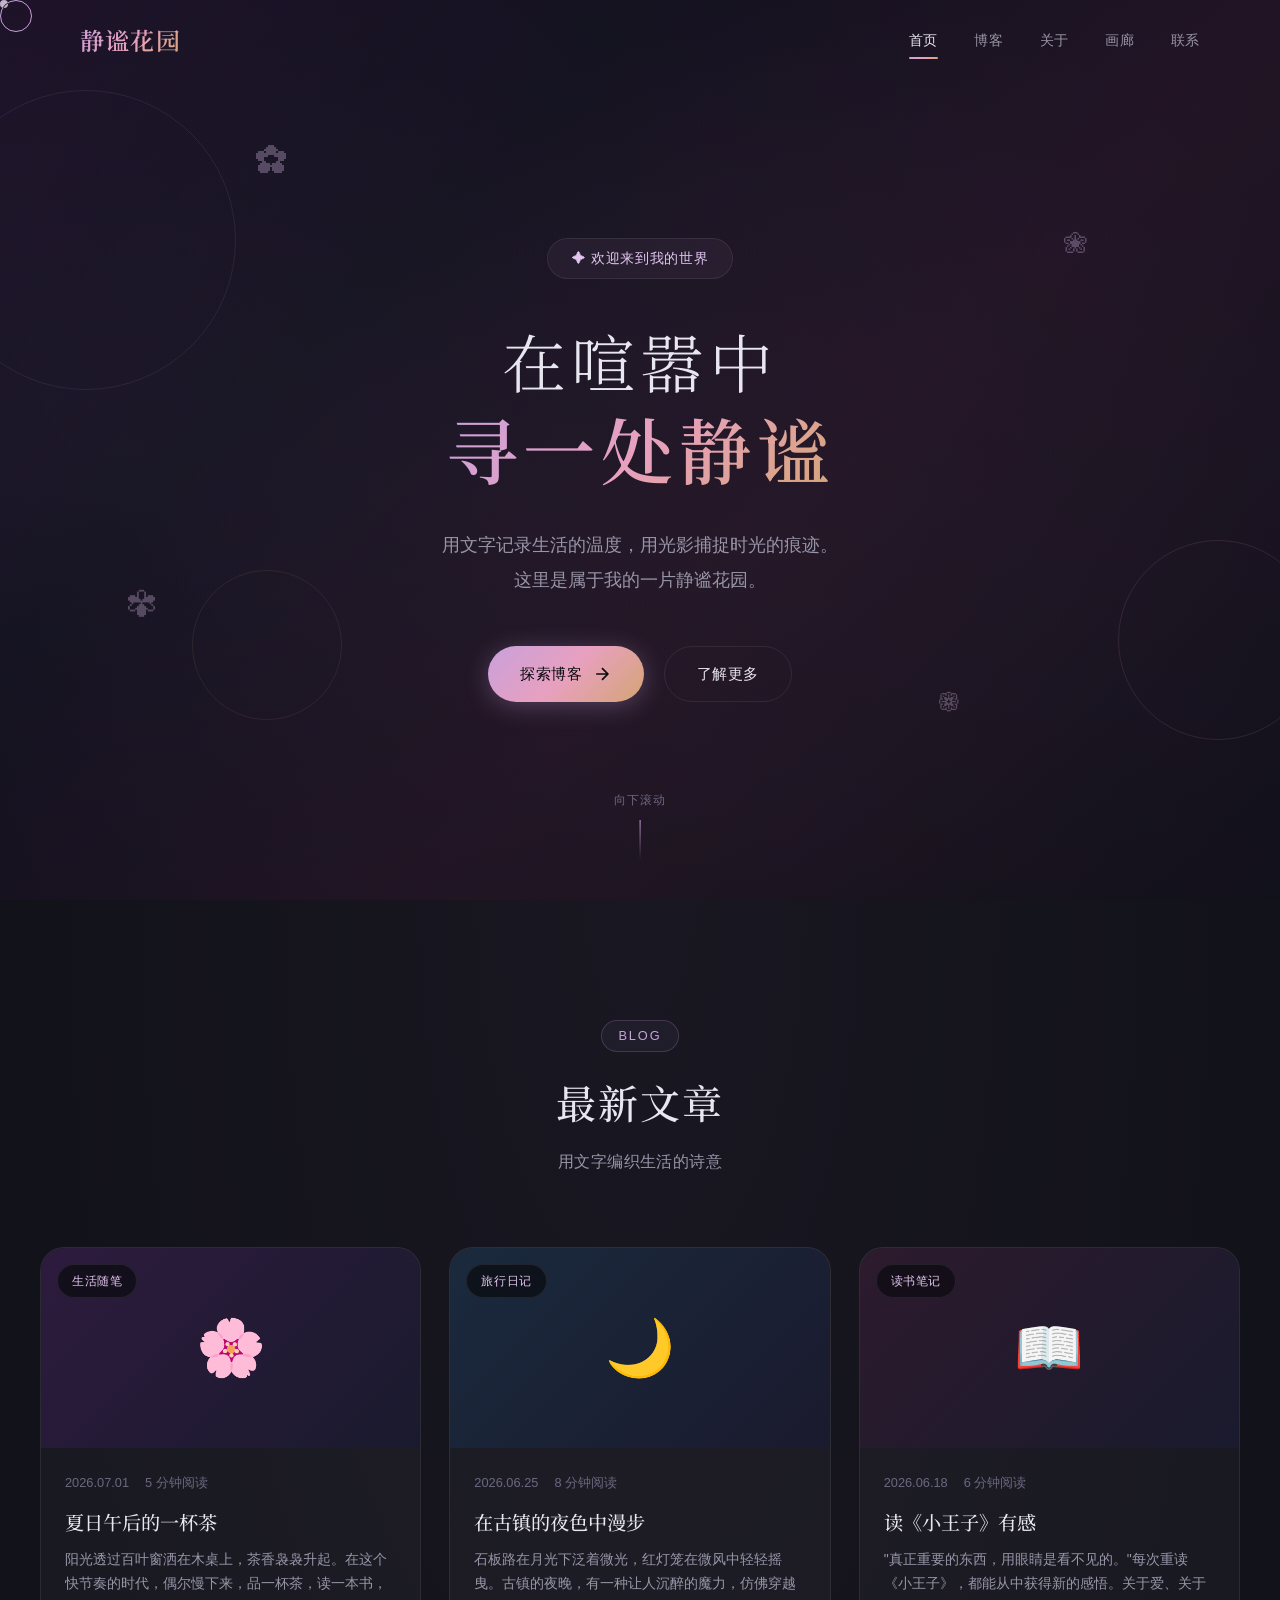
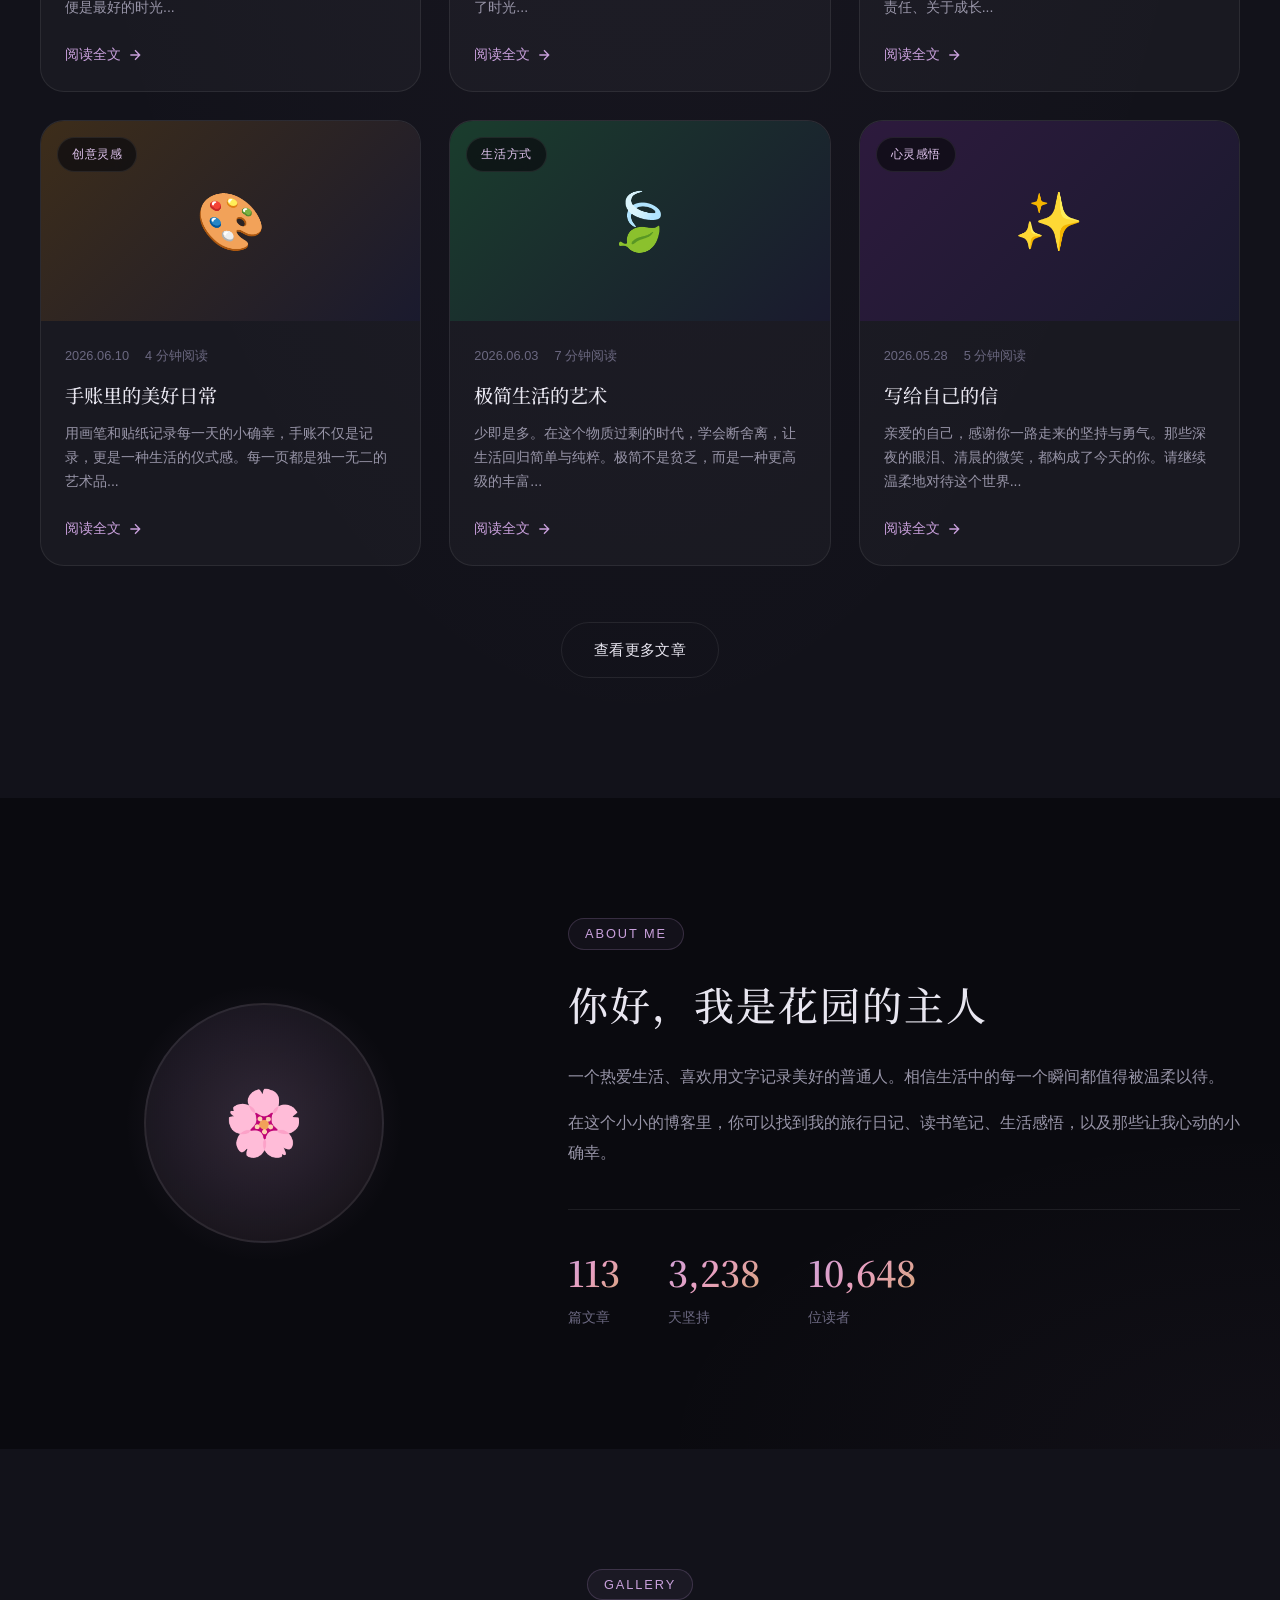
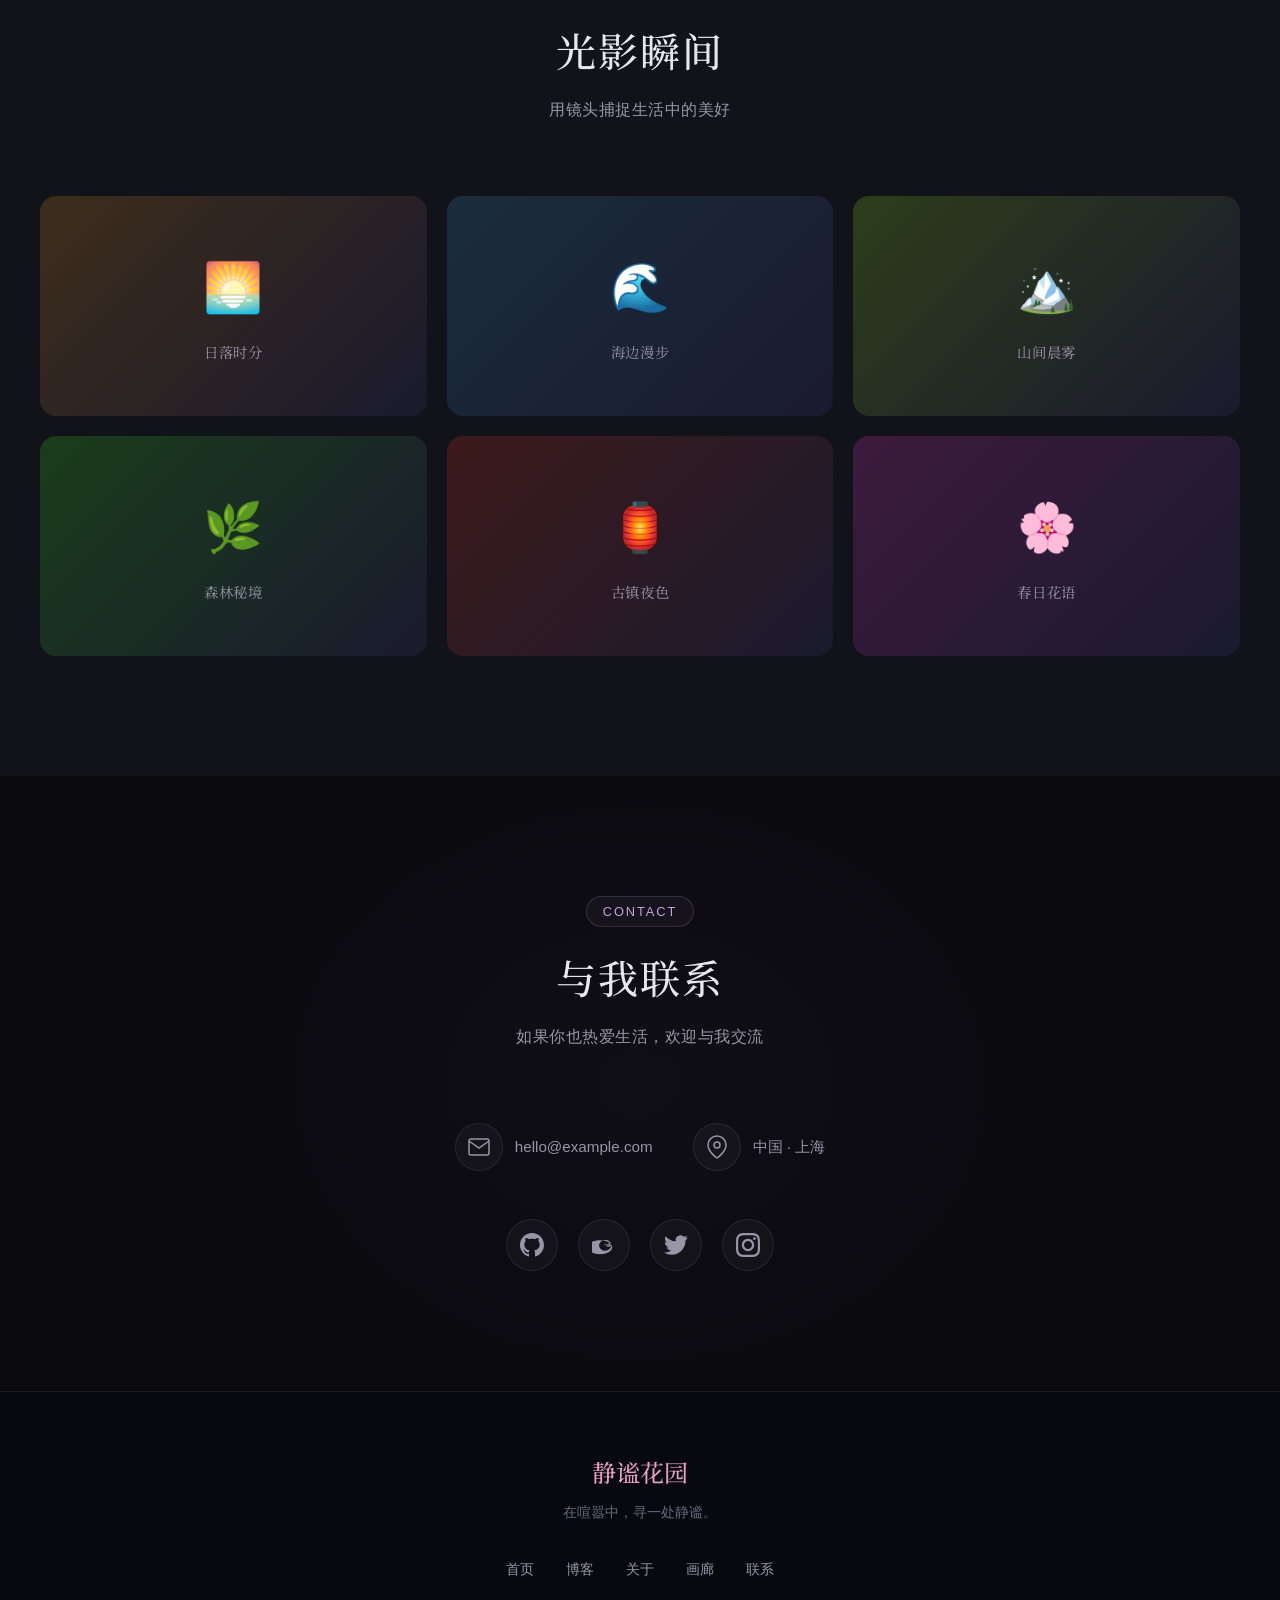
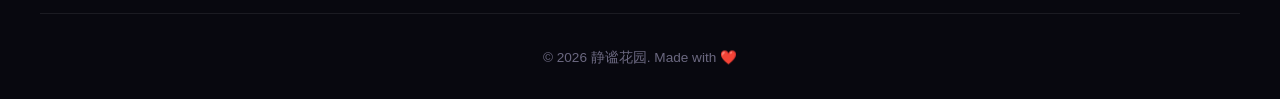
==== index.html @ b0de8017 "Initial commit: 静谧花园个人博客" ====
<!DOCTYPE html>
<html lang="zh-CN">
<head>
    <meta charset="UTF-8">
    <meta name="viewport" content="width=device-width, initial-scale=1.0">
    <meta name="description" content="一个美丽的个人博客，记录生活中的美好瞬间">
    <title>静谧花园 | 个人博客</title>
    <link rel="preconnect" href="https://fonts.googleapis.com">
    <link rel="preconnect" href="https://fonts.gstatic.com" crossorigin>
    <link href="https://fonts.googleapis.com/css2?family=Noto+Serif+SC:wght@300;400;500;600;700&family=Playfair+Display:ital,wght@0,400;0,500;0,600;0,700;1,400;1,500&family=Cormorant+Garamond:ital,wght@0,300;0,400;0,500;0,600;1,300;1,400&display=swap" rel="stylesheet">
    <link rel="stylesheet" href="style.css">
</head>
<body>
    <!-- 粒子背景 -->
    <div id="particles"></div>

    <!-- 自定义光标 -->
    <div class="cursor"></div>
    <div class="cursor-follower"></div>

    <!-- 导航栏 -->
    <nav class="navbar" id="navbar">
        <div class="nav-container">
            <a href="#home" class="nav-logo">静谧花园</a>
            <div class="nav-menu" id="navMenu">
                <a href="#home" class="nav-link active">首页</a>
                <a href="#blog" class="nav-link">博客</a>
                <a href="#about" class="nav-link">关于</a>
                <a href="#gallery" class="nav-link">画廊</a>
                <a href="#contact" class="nav-link">联系</a>
            </div>
            <div class="nav-toggle" id="navToggle">
                <span></span>
                <span></span>
                <span></span>
            </div>
        </div>
    </nav>

    <!-- 首页 Hero 区域 -->
    <section class="hero" id="home">
        <div class="hero-content">
            <div class="hero-badge reveal">✦ 欢迎来到我的世界</div>
            <h1 class="hero-title reveal">
                <span class="title-line">在喧嚣中</span>
                <span class="title-line accent">寻一处静谧</span>
            </h1>
            <p class="hero-subtitle reveal">
                用文字记录生活的温度，用光影捕捉时光的痕迹。<br>
                这里是属于我的一片静谧花园。
            </p>
            <div class="hero-buttons reveal">
                <a href="#blog" class="btn btn-primary">
                    <span>探索博客</span>
                    <svg width="20" height="20" viewBox="0 0 24 24" fill="none" stroke="currentColor" stroke-width="2">
                        <path d="M5 12h14M12 5l7 7-7 7"/>
                    </svg>
                </a>
                <a href="#about" class="btn btn-outline">了解更多</a>
            </div>
        </div>
        <div class="hero-decoration">
            <div class="floating-circle circle-1"></div>
            <div class="floating-circle circle-2"></div>
            <div class="floating-circle circle-3"></div>
            <div class="floating-petal petal-1">✿</div>
            <div class="floating-petal petal-2">❀</div>
            <div class="floating-petal petal-3">✾</div>
            <div class="floating-petal petal-4">❁</div>
        </div>
        <div class="scroll-indicator">
            <span>向下滚动</span>
            <div class="scroll-line"></div>
        </div>
    </section>

    <!-- 博客区域 -->
    <section class="section blog-section" id="blog">
        <div class="section-container">
            <div class="section-header reveal">
                <span class="section-tag">Blog</span>
                <h2 class="section-title">最新文章</h2>
                <p class="section-desc">用文字编织生活的诗意</p>
            </div>

            <div class="blog-grid">
                <article class="blog-card reveal">
                    <div class="blog-card-image">
                        <div class="blog-image-placeholder img-1">
                            <span>🌸</span>
                        </div>
                        <div class="blog-category">生活随笔</div>
                    </div>
                    <div class="blog-card-content">
                        <div class="blog-meta">
                            <span class="blog-date">2026.07.01</span>
                            <span class="blog-read">5 分钟阅读</span>
                        </div>
                        <h3 class="blog-title">夏日午后的一杯茶</h3>
                        <p class="blog-excerpt">
                            阳光透过百叶窗洒在木桌上，茶香袅袅升起。在这个快节奏的时代，偶尔慢下来，品一杯茶，读一本书，便是最好的时光...
                        </p>
                        <a href="posts/post-1.html" class="blog-link">
                            阅读全文
                            <svg width="16" height="16" viewBox="0 0 24 24" fill="none" stroke="currentColor" stroke-width="2">
                                <path d="M5 12h14M12 5l7 7-7 7"/>
                            </svg>
                        </a>
                    </div>
                </article>

                <article class="blog-card reveal">
                    <div class="blog-card-image">
                        <div class="blog-image-placeholder img-2">
                            <span>🌙</span>
                        </div>
                        <div class="blog-category">旅行日记</div>
                    </div>
                    <div class="blog-card-content">
                        <div class="blog-meta">
                            <span class="blog-date">2026.06.25</span>
                            <span class="blog-read">8 分钟阅读</span>
                        </div>
                        <h3 class="blog-title">在古镇的夜色中漫步</h3>
                        <p class="blog-excerpt">
                            石板路在月光下泛着微光，红灯笼在微风中轻轻摇曳。古镇的夜晚，有一种让人沉醉的魔力，仿佛穿越了时光...
                        </p>
                        <a href="posts/post-2.html" class="blog-link">
                            阅读全文
                            <svg width="16" height="16" viewBox="0 0 24 24" fill="none" stroke="currentColor" stroke-width="2">
                                <path d="M5 12h14M12 5l7 7-7 7"/>
                            </svg>
                        </a>
                    </div>
                </article>

                <article class="blog-card reveal">
                    <div class="blog-card-image">
                        <div class="blog-image-placeholder img-3">
                            <span>📖</span>
                        </div>
                        <div class="blog-category">读书笔记</div>
                    </div>
                    <div class="blog-card-content">
                        <div class="blog-meta">
                            <span class="blog-date">2026.06.18</span>
                            <span class="blog-read">6 分钟阅读</span>
                        </div>
                        <h3 class="blog-title">读《小王子》有感</h3>
                        <p class="blog-excerpt">
                            "真正重要的东西，用眼睛是看不见的。"每次重读《小王子》，都能从中获得新的感悟。关于爱、关于责任、关于成长...
                        </p>
                        <a href="posts/post-3.html" class="blog-link">
                            阅读全文
                            <svg width="16" height="16" viewBox="0 0 24 24" fill="none" stroke="currentColor" stroke-width="2">
                                <path d="M5 12h14M12 5l7 7-7 7"/>
                            </svg>
                        </a>
                    </div>
                </article>

                <article class="blog-card reveal">
                    <div class="blog-card-image">
                        <div class="blog-image-placeholder img-4">
                            <span>🎨</span>
                        </div>
                        <div class="blog-category">创意灵感</div>
                    </div>
                    <div class="blog-card-content">
                        <div class="blog-meta">
                            <span class="blog-date">2026.06.10</span>
                            <span class="blog-read">4 分钟阅读</span>
                        </div>
                        <h3 class="blog-title">手账里的美好日常</h3>
                        <p class="blog-excerpt">
                            用画笔和贴纸记录每一天的小确幸，手账不仅是记录，更是一种生活的仪式感。每一页都是独一无二的艺术品...
                        </p>
                        <a href="posts/post-4.html" class="blog-link">
                            阅读全文
                            <svg width="16" height="16" viewBox="0 0 24 24" fill="none" stroke="currentColor" stroke-width="2">
                                <path d="M5 12h14M12 5l7 7-7 7"/>
                            </svg>
                        </a>
                    </div>
                </article>

                <article class="blog-card reveal">
                    <div class="blog-card-image">
                        <div class="blog-image-placeholder img-5">
                            <span>🍃</span>
                        </div>
                        <div class="blog-category">生活方式</div>
                    </div>
                    <div class="blog-card-content">
                        <div class="blog-meta">
                            <span class="blog-date">2026.06.03</span>
                            <span class="blog-read">7 分钟阅读</span>
                        </div>
                        <h3 class="blog-title">极简生活的艺术</h3>
                        <p class="blog-excerpt">
                            少即是多。在这个物质过剩的时代，学会断舍离，让生活回归简单与纯粹。极简不是贫乏，而是一种更高级的丰富...
                        </p>
                        <a href="posts/post-5.html" class="blog-link">
                            阅读全文
                            <svg width="16" height="16" viewBox="0 0 24 24" fill="none" stroke="currentColor" stroke-width="2">
                                <path d="M5 12h14M12 5l7 7-7 7"/>
                            </svg>
                        </a>
                    </div>
                </article>

                <article class="blog-card reveal">
                    <div class="blog-card-image">
                        <div class="blog-image-placeholder img-6">
                            <span>✨</span>
                        </div>
                        <div class="blog-category">心灵感悟</div>
                    </div>
                    <div class="blog-card-content">
                        <div class="blog-meta">
                            <span class="blog-date">2026.05.28</span>
                            <span class="blog-read">5 分钟阅读</span>
                        </div>
                        <h3 class="blog-title">写给自己的信</h3>
                        <p class="blog-excerpt">
                            亲爱的自己，感谢你一路走来的坚持与勇气。那些深夜的眼泪、清晨的微笑，都构成了今天的你。请继续温柔地对待这个世界...
                        </p>
                        <a href="posts/post-6.html" class="blog-link">
                            阅读全文
                            <svg width="16" height="16" viewBox="0 0 24 24" fill="none" stroke="currentColor" stroke-width="2">
                                <path d="M5 12h14M12 5l7 7-7 7"/>
                            </svg>
                        </a>
                    </div>
                </article>
            </div>

            <div class="blog-more reveal">
                <a href="#" class="btn btn-outline">查看更多文章</a>
            </div>
        </div>
    </section>

    <!-- 关于我 -->
    <section class="section about-section" id="about">
        <div class="section-container">
            <div class="about-grid">
                <div class="about-image reveal">
                    <div class="about-avatar">
                        <div class="avatar-placeholder">
                            <span>🌸</span>
                        </div>
                        <div class="avatar-glow"></div>
                    </div>
                </div>
                <div class="about-content reveal">
                    <span class="section-tag">About Me</span>
                    <h2 class="section-title">你好，我是花园的主人</h2>
                    <p class="about-text">
                        一个热爱生活、喜欢用文字记录美好的普通人。相信生活中的每一个瞬间都值得被温柔以待。
                    </p>
                    <p class="about-text">
                        在这个小小的博客里，你可以找到我的旅行日记、读书笔记、生活感悟，以及那些让我心动的小确幸。
                    </p>
                    <div class="about-stats">
                        <div class="stat-item">
                            <span class="stat-number" data-count="128">0</span>
                            <span class="stat-label">篇文章</span>
                        </div>
                        <div class="stat-item">
                            <span class="stat-number" data-count="3650">0</span>
                            <span class="stat-label">天坚持</span>
                        </div>
                        <div class="stat-item">
                            <span class="stat-number" data-count="12000">0</span>
                            <span class="stat-label">位读者</span>
                        </div>
                    </div>
                </div>
            </div>
        </div>
    </section>

    <!-- 画廊 -->
    <section class="section gallery-section" id="gallery">
        <div class="section-container">
            <div class="section-header reveal">
                <span class="section-tag">Gallery</span>
                <h2 class="section-title">光影瞬间</h2>
                <p class="section-desc">用镜头捕捉生活中的美好</p>
            </div>
            <div class="gallery-grid">
                <div class="gallery-item reveal">
                    <div class="gallery-placeholder g-1">
                        <span>🌅</span>
                        <p>日落时分</p>
                    </div>
                </div>
                <div class="gallery-item reveal">
                    <div class="gallery-placeholder g-2">
                        <span>🌊</span>
                        <p>海边漫步</p>
                    </div>
                </div>
                <div class="gallery-item reveal">
                    <div class="gallery-placeholder g-3">
                        <span>🏔️</span>
                        <p>山间晨雾</p>
                    </div>
                </div>
                <div class="gallery-item reveal">
                    <div class="gallery-placeholder g-4">
                        <span>🌿</span>
                        <p>森林秘境</p>
                    </div>
                </div>
                <div class="gallery-item reveal">
                    <div class="gallery-placeholder g-5">
                        <span>🏮</span>
                        <p>古镇夜色</p>
                    </div>
                </div>
                <div class="gallery-item reveal">
                    <div class="gallery-placeholder g-6">
                        <span>🌸</span>
                        <p>春日花语</p>
                    </div>
                </div>
            </div>
        </div>
    </section>

    <!-- 联系我 -->
    <section class="section contact-section" id="contact">
        <div class="section-container">
            <div class="section-header reveal">
                <span class="section-tag">Contact</span>
                <h2 class="section-title">与我联系</h2>
                <p class="section-desc">如果你也热爱生活，欢迎与我交流</p>
            </div>
            <div class="contact-content reveal">
                <div class="contact-info">
                    <div class="contact-item">
                        <div class="contact-icon">
                            <svg width="24" height="24" viewBox="0 0 24 24" fill="none" stroke="currentColor" stroke-width="1.5">
                                <path d="M4 4h16c1.1 0 2 .9 2 2v12c0 1.1-.9 2-2 2H4c-1.1 0-2-.9-2-2V6c0-1.1.9-2 2-2z"/>
                                <polyline points="22,6 12,13 2,6"/>
                            </svg>
                        </div>
                        <span>hello@example.com</span>
                    </div>
                    <div class="contact-item">
                        <div class="contact-icon">
                            <svg width="24" height="24" viewBox="0 0 24 24" fill="none" stroke="currentColor" stroke-width="1.5">
                                <path d="M21 10c0 7-9 13-9 13s-9-6-9-13a9 9 0 0 1 18 0z"/>
                                <circle cx="12" cy="10" r="3"/>
                            </svg>
                        </div>
                        <span>中国 · 上海</span>
                    </div>
                </div>
                <div class="social-links">
                    <a href="#" class="social-link" title="GitHub">
                        <svg width="24" height="24" viewBox="0 0 24 24" fill="currentColor">
                            <path d="M12 0c-6.626 0-12 5.373-12 12 0 5.302 3.438 9.8 8.207 11.387.599.111.793-.261.793-.577v-2.234c-3.338.726-4.033-1.416-4.033-1.416-.546-1.387-1.333-1.756-1.333-1.756-1.089-.745.083-.729.083-.729 1.205.084 1.839 1.237 1.839 1.237 1.07 1.834 2.807 1.304 3.492.997.107-.775.418-1.305.762-1.604-2.665-.305-5.467-1.334-5.467-5.931 0-1.311.469-2.381 1.236-3.221-.124-.303-.535-1.524.117-3.176 0 0 1.008-.322 3.301 1.23.957-.266 1.983-.399 3.003-.404 1.02.005 2.047.138 3.006.404 2.291-1.552 3.297-1.23 3.297-1.23.653 1.653.242 2.874.118 3.176.77.84 1.235 1.911 1.235 3.221 0 4.609-2.807 5.624-5.479 5.921.43.372.823 1.102.823 2.222v3.293c0 .319.192.694.801.576 4.765-1.589 8.199-6.086 8.199-11.386 0-6.627-5.373-12-12-12z"/>
                        </svg>
                    </a>
                    <a href="#" class="social-link" title="微博">
                        <svg width="24" height="24" viewBox="0 0 24 24" fill="currentColor">
                            <path d="M20.194 14.197c0 3.862-5.485 6.993-12.25 6.993-6.763 0-12.25-3.131-12.25-6.993 0-3.863 5.487-6.993 12.25-6.993 6.764 0 12.25 3.13 12.25 6.993zm-1.44-2.744c-.227-.088-.472-.05-.633.158-.617.785-2.137 1.222-3.298 1.045-.24-.034-.461.13-.482.368-.03.25.126.498.37.566 1.565.395 3.483-.17 4.473-1.422.167-.2.053-.524-.21-.62-.073-.03-.148-.065-.22-.095zm-1.188-1.398c-.173-.1-.388-.058-.52.113-.744 1.038-2.897 1.448-4.02 1.09-.192-.06-.424.063-.463.272-.06.25.085.522.315.625 1.76.58 4.344-.023 5.337-1.4.177-.248.024-.568-.292-.685-.117-.044-.237-.024-.357-.015zm-2.03-2.84c-3.5-.82-7.105.794-8.1 3.64-.995 2.84.682 5.81 3.78 6.68 3.1.88 6.68-.77 7.68-3.6.99-2.83-.68-5.78-3.36-6.72z"/>
                        </svg>
                    </a>
                    <a href="#" class="social-link" title="Twitter">
                        <svg width="24" height="24" viewBox="0 0 24 24" fill="currentColor">
                            <path d="M23.953 4.57a10 10 0 01-2.825.775 4.958 4.958 0 002.163-2.723c-.951.555-2.005.959-3.127 1.184a4.92 4.92 0 00-8.384 4.482C7.69 8.095 4.067 6.13 1.64 3.162a4.822 4.822 0 00-.666 2.475c0 1.71.87 3.213 2.188 4.096a4.904 4.904 0 01-2.228-.616v.06a4.923 4.923 0 003.946 4.827 4.996 4.996 0 01-2.212.085 4.936 4.936 0 004.604 3.417 9.867 9.867 0 01-6.102 2.105c-.39 0-.779-.023-1.17-.067a13.995 13.995 0 007.557 2.209c9.053 0 13.998-7.496 13.998-13.985 0-.21 0-.42-.015-.63A9.935 9.935 0 0024 4.59z"/>
                        </svg>
                    </a>
                    <a href="#" class="social-link" title="Instagram">
                        <svg width="24" height="24" viewBox="0 0 24 24" fill="currentColor">
                            <path d="M12 2.163c3.204 0 3.584.012 4.85.07 3.252.148 4.771 1.691 4.919 4.919.058 1.265.069 1.645.069 4.849 0 3.205-.012 3.584-.069 4.849-.149 3.225-1.664 4.771-4.919 4.919-1.266.058-1.644.07-4.85.07-3.204 0-3.584-.012-4.849-.07-3.26-.149-4.771-1.699-4.919-4.92-.058-1.265-.07-1.644-.07-4.849 0-3.204.013-3.583.07-4.849.149-3.227 1.664-4.771 4.919-4.919 1.266-.057 1.645-.069 4.849-.069zm0-2.163c-3.259 0-3.667.014-4.947.072-4.358.2-6.78 2.618-6.98 6.98-.059 1.281-.073 1.689-.073 4.948 0 3.259.014 3.668.072 4.948.2 4.358 2.618 6.78 6.98 6.98 1.281.058 1.689.072 4.948.072 3.259 0 3.668-.014 4.948-.072 4.354-.2 6.782-2.618 6.979-6.98.059-1.28.073-1.689.073-4.948 0-3.259-.014-3.667-.072-4.947-.196-4.354-2.617-6.78-6.979-6.98-1.281-.059-1.69-.073-4.949-.073zm0 5.838c-3.403 0-6.162 2.759-6.162 6.162s2.759 6.163 6.162 6.163 6.162-2.759 6.162-6.163c0-3.403-2.759-6.162-6.162-6.162zm0 10.162c-2.209 0-4-1.79-4-4 0-2.209 1.791-4 4-4s4 1.791 4 4c0 2.21-1.791 4-4 4zm6.406-11.845c-.796 0-1.441.645-1.441 1.44s.645 1.44 1.441 1.44c.795 0 1.439-.645 1.439-1.44s-.644-1.44-1.439-1.44z"/>
                        </svg>
                    </a>
                </div>
            </div>
        </div>
    </section>

    <!-- 页脚 -->
    <footer class="footer">
        <div class="footer-container">
            <div class="footer-brand">
                <h3>静谧花园</h3>
                <p>在喧嚣中，寻一处静谧。</p>
            </div>
            <div class="footer-links">
                <a href="#home">首页</a>
                <a href="#blog">博客</a>
                <a href="#about">关于</a>
                <a href="#gallery">画廊</a>
                <a href="#contact">联系</a>
            </div>
            <div class="footer-bottom">
                <p>&copy; 2026 静谧花园. Made with ❤️</p>
            </div>
        </div>
    </footer>

    <!-- 回到顶部按钮 -->
    <button class="back-to-top" id="backToTop">
        <svg width="20" height="20" viewBox="0 0 24 24" fill="none" stroke="currentColor" stroke-width="2">
            <path d="M18 15l-6-6-6 6"/>
        </svg>
    </button>

    <script src="script.js"></script>
</body>
</html>
---- style.css ----
/* ============================================
   静谧花园 - 极致美丽的个人博客
   ============================================ */

/* ---------- CSS 变量 ---------- */
:root {
    --color-bg: #0a0a0f;
    --color-bg-secondary: #12121a;
    --color-surface: rgba(255, 255, 255, 0.03);
    --color-surface-hover: rgba(255, 255, 255, 0.06);
    --color-border: rgba(255, 255, 255, 0.08);
    --color-text: #e8e6f0;
    --color-text-secondary: #9895a8;
    --color-text-muted: #6b6880;
    --color-accent: #c9a0dc;
    --color-accent-light: #e2c6f0;
    --color-accent-dark: #9b6fb8;
    --color-rose: #e8a0bf;
    --color-rose-light: #f5c6d8;
    --color-gold: #d4a574;
    --color-gold-light: #e8c9a8;
    --gradient-hero: linear-gradient(135deg, #1a1025 0%, #0d0d1a 30%, #1a0f1f 60%, #0f0f1a 100%);
    --gradient-accent: linear-gradient(135deg, var(--color-accent) 0%, var(--color-rose) 50%, var(--color-gold) 100%);
    --gradient-card: linear-gradient(145deg, rgba(201, 160, 220, 0.08) 0%, rgba(232, 160, 191, 0.05) 100%);
    --gradient-glow: radial-gradient(circle at 50% 50%, rgba(201, 160, 220, 0.15) 0%, transparent 70%);
    --shadow-sm: 0 2px 8px rgba(0, 0, 0, 0.3);
    --shadow-md: 0 8px 32px rgba(0, 0, 0, 0.4);
    --shadow-lg: 0 16px 64px rgba(0, 0, 0, 0.5);
    --shadow-glow: 0 0 40px rgba(201, 160, 220, 0.15);
    --radius-sm: 8px;
    --radius-md: 16px;
    --radius-lg: 24px;
    --radius-xl: 32px;
    --font-serif: 'Noto Serif SC', 'Playfair Display', 'Cormorant Garamond', serif;
    --font-sans: -apple-system, BlinkMacSystemFont, 'Segoe UI', 'PingFang SC', 'Microsoft YaHei', sans-serif;
    --transition-smooth: cubic-bezier(0.4, 0, 0.2, 1);
    --transition-bounce: cubic-bezier(0.34, 1.56, 0.64, 1);
}

/* ---------- 基础重置 ---------- */
*, *::before, *::after {
    margin: 0;
    padding: 0;
    box-sizing: border-box;
}

html {
    scroll-behavior: smooth;
    scrollbar-width: thin;
    scrollbar-color: var(--color-accent-dark) var(--color-bg-secondary);
}

::-webkit-scrollbar {
    width: 6px;
}

::-webkit-scrollbar-track {
    background: var(--color-bg-secondary);
}

::-webkit-scrollbar-thumb {
    background: var(--color-accent-dark);
    border-radius: 3px;
}

::-webkit-scrollbar-thumb:hover {
    background: var(--color-accent);
}

body {
    font-family: var(--font-sans);
    background: var(--color-bg);
    color: var(--color-text);
    line-height: 1.7;
    overflow-x: hidden;
    cursor: none;
}

a {
    text-decoration: none;
    color: inherit;
}

img {
    max-width: 100%;
    display: block;
}

/* ---------- 自定义光标 ---------- */
.cursor {
    width: 8px;
    height: 8px;
    background: var(--color-accent-light);
    border-radius: 50%;
    position: fixed;
    pointer-events: none;
    z-index: 9999;
    transition: transform 0.1s ease;
    mix-blend-mode: difference;
}

.cursor-follower {
    width: 32px;
    height: 32px;
    border: 1.5px solid var(--color-accent);
    border-radius: 50%;
    position: fixed;
    pointer-events: none;
    z-index: 9998;
    transition: transform 0.3s ease, width 0.3s ease, height 0.3s ease, border-color 0.3s ease;
}

.cursor-follower.hover {
    width: 48px;
    height: 48px;
    border-color: var(--color-rose);
    background: rgba(232, 160, 191, 0.1);
}

/* ---------- 粒子背景 ---------- */
#particles {
    position: fixed;
    top: 0;
    left: 0;
    width: 100%;
    height: 100%;
    z-index: 0;
    pointer-events: none;
}

.particle {
    position: absolute;
    border-radius: 50%;
    animation: floatUp linear infinite;
    opacity: 0;
}

@keyframes floatUp {
    0% {
        transform: translateY(100vh) scale(0);
        opacity: 0;
    }
    10% {
        opacity: 1;
    }
    90% {
        opacity: 1;
    }
    100% {
        transform: translateY(-10vh) scale(1);
        opacity: 0;
    }
}

/* ---------- 导航栏 ---------- */
.navbar {
    position: fixed;
    top: 0;
    left: 0;
    width: 100%;
    z-index: 1000;
    padding: 20px 0;
    transition: all 0.4s var(--transition-smooth);
}

.navbar.scrolled {
    background: rgba(10, 10, 15, 0.85);
    backdrop-filter: blur(20px);
    -webkit-backdrop-filter: blur(20px);
    border-bottom: 1px solid var(--color-border);
    padding: 12px 0;
    box-shadow: var(--shadow-sm);
}

.nav-container {
    max-width: 1200px;
    margin: 0 auto;
    padding: 0 40px;
    display: flex;
    justify-content: space-between;
    align-items: center;
}

.nav-logo {
    font-family: var(--font-serif);
    font-size: 1.5rem;
    font-weight: 600;
    background: var(--gradient-accent);
    -webkit-background-clip: text;
    -webkit-text-fill-color: transparent;
    background-clip: text;
    letter-spacing: 0.05em;
    transition: opacity 0.3s ease;
}

.nav-logo:hover {
    opacity: 0.8;
}

.nav-menu {
    display: flex;
    gap: 36px;
    align-items: center;
}

.nav-link {
    font-size: 0.9rem;
    font-weight: 400;
    color: var(--color-text-secondary);
    position: relative;
    padding: 4px 0;
    transition: color 0.3s ease;
    letter-spacing: 0.05em;
}

.nav-link::after {
    content: '';
    position: absolute;
    bottom: -2px;
    left: 0;
    width: 0;
    height: 1.5px;
    background: var(--gradient-accent);
    transition: width 0.3s var(--transition-smooth);
    border-radius: 1px;
}

.nav-link:hover,
.nav-link.active {
    color: var(--color-text);
}

.nav-link:hover::after,
.nav-link.active::after {
    width: 100%;
}

.nav-toggle {
    display: none;
    flex-direction: column;
    gap: 5px;
    cursor: pointer;
    z-index: 1001;
}

.nav-toggle span {
    width: 24px;
    height: 2px;
    background: var(--color-text);
    transition: all 0.3s var(--transition-smooth);
    border-radius: 1px;
}

.nav-toggle.active span:nth-child(1) {
    transform: rotate(45deg) translate(5px, 5px);
}

.nav-toggle.active span:nth-child(2) {
    opacity: 0;
}

.nav-toggle.active span:nth-child(3) {
    transform: rotate(-45deg) translate(5px, -5px);
}

/* ---------- Hero 区域 ---------- */
.hero {
    min-height: 100vh;
    display: flex;
    align-items: center;
    justify-content: center;
    position: relative;
    background: var(--gradient-hero);
    overflow: hidden;
    padding: 120px 40px 80px;
}

.hero::before {
    content: '';
    position: absolute;
    top: -50%;
    left: -50%;
    width: 200%;
    height: 200%;
    background: radial-gradient(ellipse at 30% 50%, rgba(201, 160, 220, 0.06) 0%, transparent 50%),
                radial-gradient(ellipse at 70% 30%, rgba(232, 160, 191, 0.04) 0%, transparent 50%),
                radial-gradient(ellipse at 50% 80%, rgba(212, 165, 116, 0.03) 0%, transparent 50%);
    animation: heroBgShift 20s ease-in-out infinite;
}

@keyframes heroBgShift {
    0%, 100% { transform: translate(0, 0) rotate(0deg); }
    33% { transform: translate(1%, -1%) rotate(1deg); }
    66% { transform: translate(-1%, 1%) rotate(-1deg); }
}

.hero-content {
    position: relative;
    z-index: 2;
    text-align: center;
    max-width: 800px;
}

.hero-badge {
    display: inline-block;
    padding: 8px 24px;
    border: 1px solid var(--color-border);
    border-radius: 50px;
    font-size: 0.85rem;
    color: var(--color-accent-light);
    background: rgba(201, 160, 220, 0.06);
    backdrop-filter: blur(10px);
    margin-bottom: 40px;
    letter-spacing: 0.05em;
    animation: badgePulse 3s ease-in-out infinite;
}

@keyframes badgePulse {
    0%, 100% { box-shadow: 0 0 20px rgba(201, 160, 220, 0.1); }
    50% { box-shadow: 0 0 40px rgba(201, 160, 220, 0.2); }
}

.hero-title {
    font-family: var(--font-serif);
    margin-bottom: 32px;
}

.title-line {
    display: block;
    font-size: 4rem;
    font-weight: 300;
    line-height: 1.3;
    letter-spacing: 0.08em;
    color: var(--color-text);
    opacity: 0;
    transform: translateY(30px);
    animation: titleReveal 0.8s var(--transition-smooth) forwards;
}

.title-line:nth-child(1) {
    animation-delay: 0.3s;
}

.title-line.accent {
    font-size: 4.5rem;
    font-weight: 600;
    background: var(--gradient-accent);
    -webkit-background-clip: text;
    -webkit-text-fill-color: transparent;
    background-clip: text;
    animation-delay: 0.5s;
}

@keyframes titleReveal {
    to {
        opacity: 1;
        transform: translateY(0);
    }
}

.hero-subtitle {
    font-size: 1.1rem;
    color: var(--color-text-secondary);
    line-height: 2;
    margin-bottom: 48px;
    opacity: 0;
    transform: translateY(20px);
    animation: titleReveal 0.8s var(--transition-smooth) forwards;
    animation-delay: 0.7s;
}

.hero-buttons {
    display: flex;
    gap: 20px;
    justify-content: center;
    opacity: 0;
    transform: translateY(20px);
    animation: titleReveal 0.8s var(--transition-smooth) forwards;
    animation-delay: 0.9s;
}

/* ---------- 按钮 ---------- */
.btn {
    display: inline-flex;
    align-items: center;
    gap: 10px;
    padding: 14px 32px;
    border-radius: 50px;
    font-size: 0.95rem;
    font-weight: 500;
    letter-spacing: 0.03em;
    transition: all 0.4s var(--transition-smooth);
    cursor: pointer;
    position: relative;
    overflow: hidden;
}

.btn-primary {
    background: var(--gradient-accent);
    color: #0a0a0f;
    border: none;
    box-shadow: 0 4px 24px rgba(201, 160, 220, 0.3);
}

.btn-primary:hover {
    transform: translateY(-2px);
    box-shadow: 0 8px 32px rgba(201, 160, 220, 0.4);
}

.btn-primary svg {
    transition: transform 0.3s var(--transition-smooth);
}

.btn-primary:hover svg {
    transform: translateX(4px);
}

.btn-outline {
    background: transparent;
    border: 1.5px solid var(--color-border);
    color: var(--color-text);
}

.btn-outline:hover {
    border-color: var(--color-accent);
    background: rgba(201, 160, 220, 0.06);
    transform: translateY(-2px);
}

/* ---------- 滚动指示器 ---------- */
.scroll-indicator {
    position: absolute;
    bottom: 40px;
    left: 50%;
    transform: translateX(-50%);
    display: flex;
    flex-direction: column;
    align-items: center;
    gap: 10px;
    z-index: 2;
}

.scroll-indicator span {
    font-size: 0.75rem;
    color: var(--color-text-muted);
    letter-spacing: 0.1em;
    text-transform: uppercase;
}

.scroll-line {
    width: 1px;
    height: 40px;
    background: linear-gradient(to bottom, var(--color-accent), transparent);
    animation: scrollLine 2s ease-in-out infinite;
}

@keyframes scrollLine {
    0%, 100% { transform: scaleY(1); opacity: 0.5; }
    50% { transform: scaleY(1.5); opacity: 1; }
}

/* ---------- 浮动装饰 ---------- */
.hero-decoration {
    position: absolute;
    inset: 0;
    pointer-events: none;
    z-index: 1;
}

.floating-circle {
    position: absolute;
    border-radius: 50%;
    border: 1px solid rgba(201, 160, 220, 0.15);
    animation: floatCircle 8s ease-in-out infinite;
}

.circle-1 {
    width: 300px;
    height: 300px;
    top: 10%;
    left: -5%;
    animation-delay: 0s;
    border-color: rgba(201, 160, 220, 0.1);
}

.circle-2 {
    width: 200px;
    height: 200px;
    top: 60%;
    right: -3%;
    animation-delay: 2s;
    border-color: rgba(232, 160, 191, 0.12);
}

.circle-3 {
    width: 150px;
    height: 150px;
    bottom: 20%;
    left: 15%;
    animation-delay: 4s;
    border-color: rgba(212, 165, 116, 0.1);
}

@keyframes floatCircle {
    0%, 100% { transform: translateY(0) rotate(0deg); }
    33% { transform: translateY(-20px) rotate(120deg); }
    66% { transform: translateY(10px) rotate(240deg); }
}

.floating-petal {
    position: absolute;
    font-size: 1.5rem;
    opacity: 0.3;
    animation: floatPetal 12s ease-in-out infinite;
    color: var(--color-accent-light);
}

.petal-1 { top: 15%; left: 20%; animation-delay: 0s; font-size: 2rem; }
.petal-2 { top: 25%; right: 15%; animation-delay: 3s; font-size: 1.5rem; }
.petal-3 { bottom: 30%; left: 10%; animation-delay: 6s; font-size: 1.8rem; }
.petal-4 { bottom: 20%; right: 25%; animation-delay: 9s; font-size: 1.3rem; }

@keyframes floatPetal {
    0%, 100% {
        transform: translateY(0) translateX(0) rotate(0deg);
        opacity: 0.2;
    }
    25% {
        transform: translateY(-30px) translateX(15px) rotate(90deg);
        opacity: 0.4;
    }
    50% {
        transform: translateY(-15px) translateX(-10px) rotate(180deg);
        opacity: 0.3;
    }
    75% {
        transform: translateY(-40px) translateX(5px) rotate(270deg);
        opacity: 0.5;
    }
}

/* ---------- 通用 Section ---------- */
.section {
    position: relative;
    z-index: 1;
    padding: 120px 40px;
}

.section-container {
    max-width: 1200px;
    margin: 0 auto;
}

.section-header {
    text-align: center;
    margin-bottom: 72px;
}

.section-tag {
    display: inline-block;
    font-size: 0.8rem;
    font-weight: 500;
    color: var(--color-accent);
    letter-spacing: 0.15em;
    text-transform: uppercase;
    margin-bottom: 16px;
    padding: 4px 16px;
    border: 1px solid rgba(201, 160, 220, 0.2);
    border-radius: 50px;
    background: rgba(201, 160, 220, 0.05);
}

.section-title {
    font-family: var(--font-serif);
    font-size: 2.5rem;
    font-weight: 500;
    color: var(--color-text);
    margin-bottom: 12px;
    letter-spacing: 0.05em;
}

.section-desc {
    font-size: 1rem;
    color: var(--color-text-secondary);
    letter-spacing: 0.03em;
}

/* ---------- 滚动显示动画 ---------- */
.reveal {
    opacity: 0;
    transform: translateY(40px);
    transition: all 0.8s var(--transition-smooth);
}

.reveal.visible {
    opacity: 1;
    transform: translateY(0);
}

/* ---------- 博客卡片 ---------- */
.blog-section {
    background: var(--color-bg-secondary);
    position: relative;
}

.blog-section::before {
    content: '';
    position: absolute;
    top: 0;
    left: 0;
    width: 100%;
    height: 100%;
    background: radial-gradient(ellipse at 50% 0%, rgba(201, 160, 220, 0.04) 0%, transparent 70%);
    pointer-events: none;
}

.blog-grid {
    display: grid;
    grid-template-columns: repeat(3, 1fr);
    gap: 28px;
}

.blog-card {
    background: var(--color-surface);
    border: 1px solid var(--color-border);
    border-radius: var(--radius-lg);
    overflow: hidden;
    transition: all 0.5s var(--transition-smooth);
    position: relative;
}

.blog-card::before {
    content: '';
    position: absolute;
    inset: 0;
    background: var(--gradient-glow);
    opacity: 0;
    transition: opacity 0.5s ease;
    pointer-events: none;
    z-index: 1;
}

.blog-card:hover {
    transform: translateY(-8px);
    border-color: rgba(201, 160, 220, 0.3);
    box-shadow: var(--shadow-glow), var(--shadow-lg);
}

.blog-card:hover::before {
    opacity: 1;
}

.blog-card-image {
    position: relative;
    height: 200px;
    overflow: hidden;
}

.blog-image-placeholder {
    width: 100%;
    height: 100%;
    display: flex;
    align-items: center;
    justify-content: center;
    font-size: 3.5rem;
    transition: transform 0.6s var(--transition-smooth);
}

.blog-card:hover .blog-image-placeholder {
    transform: scale(1.1);
}

.img-1 { background: linear-gradient(135deg, #2d1b3d 0%, #1a1a2e 100%); }
.img-2 { background: linear-gradient(135deg, #1a2a3d 0%, #1a1a2e 100%); }
.img-3 { background: linear-gradient(135deg, #2d1a2d 0%, #1a1a2e 100%); }
.img-4 { background: linear-gradient(135deg, #3d2d1a 0%, #1a1a2e 100%); }
.img-5 { background: linear-gradient(135deg, #1a3d2d 0%, #1a1a2e 100%); }
.img-6 { background: linear-gradient(135deg, #2d1a3d 0%, #1a1a2e 100%); }

.blog-category {
    position: absolute;
    top: 16px;
    left: 16px;
    padding: 6px 14px;
    background: rgba(10, 10, 15, 0.7);
    backdrop-filter: blur(10px);
    border: 1px solid var(--color-border);
    border-radius: 50px;
    font-size: 0.75rem;
    color: var(--color-accent-light);
    letter-spacing: 0.05em;
    z-index: 2;
}

.blog-card-content {
    padding: 24px;
    position: relative;
    z-index: 2;
}

.blog-meta {
    display: flex;
    gap: 16px;
    margin-bottom: 14px;
    font-size: 0.8rem;
    color: var(--color-text-muted);
}

.blog-title {
    font-family: var(--font-serif);
    font-size: 1.2rem;
    font-weight: 500;
    color: var(--color-text);
    margin-bottom: 12px;
    line-height: 1.5;
    transition: color 0.3s ease;
}

.blog-card:hover .blog-title {
    color: var(--color-accent-light);
}

.blog-excerpt {
    font-size: 0.88rem;
    color: var(--color-text-secondary);
    line-height: 1.7;
    margin-bottom: 20px;
    display: -webkit-box;
    -webkit-line-clamp: 3;
    -webkit-box-orient: vertical;
    overflow: hidden;
}

.blog-link {
    display: inline-flex;
    align-items: center;
    gap: 6px;
    font-size: 0.88rem;
    font-weight: 500;
    color: var(--color-accent);
    transition: all 0.3s ease;
}

.blog-link:hover {
    gap: 12px;
    color: var(--color-accent-light);
}

.blog-more {
    text-align: center;
    margin-top: 56px;
}

/* ---------- 关于我 ---------- */
.about-section {
    background: var(--color-bg);
    position: relative;
}

.about-section::before {
    content: '';
    position: absolute;
    bottom: 0;
    right: 0;
    width: 50%;
    height: 50%;
    background: radial-gradient(ellipse at bottom right, rgba(201, 160, 220, 0.04) 0%, transparent 70%);
    pointer-events: none;
}

.about-grid {
    display: grid;
    grid-template-columns: 1fr 1.5fr;
    gap: 80px;
    align-items: center;
}

.about-image {
    display: flex;
    justify-content: center;
}

.about-avatar {
    position: relative;
    width: 240px;
    height: 240px;
}

.avatar-placeholder {
    width: 100%;
    height: 100%;
    border-radius: 50%;
    background: var(--gradient-card);
    border: 2px solid var(--color-border);
    display: flex;
    align-items: center;
    justify-content: center;
    font-size: 4rem;
    position: relative;
    z-index: 2;
    transition: all 0.5s ease;
}

.avatar-placeholder:hover {
    border-color: var(--color-accent);
    box-shadow: var(--shadow-glow);
}

.avatar-glow {
    position: absolute;
    inset: -20px;
    border-radius: 50%;
    background: var(--gradient-glow);
    z-index: 1;
    animation: avatarGlow 4s ease-in-out infinite;
}

@keyframes avatarGlow {
    0%, 100% { transform: scale(1); opacity: 0.5; }
    50% { transform: scale(1.1); opacity: 0.8; }
}

.about-content .section-tag {
    margin-bottom: 20px;
}

.about-content .section-title {
    margin-bottom: 24px;
}

.about-text {
    font-size: 1rem;
    color: var(--color-text-secondary);
    line-height: 1.9;
    margin-bottom: 16px;
}

.about-stats {
    display: flex;
    gap: 48px;
    margin-top: 40px;
    padding-top: 32px;
    border-top: 1px solid var(--color-border);
}

.stat-item {
    display: flex;
    flex-direction: column;
    gap: 4px;
}

.stat-number {
    font-family: var(--font-serif);
    font-size: 2.2rem;
    font-weight: 600;
    background: var(--gradient-accent);
    -webkit-background-clip: text;
    -webkit-text-fill-color: transparent;
    background-clip: text;
}

.stat-label {
    font-size: 0.85rem;
    color: var(--color-text-muted);
}

/* ---------- 画廊 ---------- */
.gallery-section {
    background: var(--color-bg-secondary);
}

.gallery-grid {
    display: grid;
    grid-template-columns: repeat(3, 1fr);
    gap: 20px;
}

.gallery-item {
    border-radius: var(--radius-md);
    overflow: hidden;
    transition: all 0.5s var(--transition-smooth);
}

.gallery-item:hover {
    transform: translateY(-6px);
    box-shadow: var(--shadow-glow), var(--shadow-md);
}

.gallery-placeholder {
    height: 220px;
    display: flex;
    flex-direction: column;
    align-items: center;
    justify-content: center;
    gap: 12px;
    font-size: 3rem;
    transition: all 0.5s ease;
}

.gallery-item:hover .gallery-placeholder {
    transform: scale(1.05);
}

.gallery-placeholder p {
    font-size: 0.9rem;
    color: var(--color-text-secondary);
    font-family: var(--font-serif);
    letter-spacing: 0.05em;
}

.g-1 { background: linear-gradient(135deg, #3d2d1a 0%, #1a1a2e 100%); }
.g-2 { background: linear-gradient(135deg, #1a2d3d 0%, #1a1a2e 100%); }
.g-3 { background: linear-gradient(135deg, #2d3d1a 0%, #1a1a2e 100%); }
.g-4 { background: linear-gradient(135deg, #1a3d1a 0%, #1a1a2e 100%); }
.g-5 { background: linear-gradient(135deg, #3d1a1a 0%, #1a1a2e 100%); }
.g-6 { background: linear-gradient(135deg, #3d1a3d 0%, #1a1a2e 100%); }

/* ---------- 联系我 ---------- */
.contact-section {
    background: var(--color-bg);
    position: relative;
}

.contact-section::before {
    content: '';
    position: absolute;
    top: 0;
    left: 50%;
    transform: translateX(-50%);
    width: 60%;
    height: 100%;
    background: radial-gradient(ellipse at center, rgba(201, 160, 220, 0.03) 0%, transparent 70%);
    pointer-events: none;
}

.contact-content {
    max-width: 600px;
    margin: 0 auto;
    text-align: center;
}

.contact-info {
    display: flex;
    gap: 40px;
    justify-content: center;
    margin-bottom: 48px;
}

.contact-item {
    display: flex;
    align-items: center;
    gap: 12px;
    color: var(--color-text-secondary);
    font-size: 0.95rem;
    transition: color 0.3s ease;
}

.contact-item:hover {
    color: var(--color-accent-light);
}

.contact-icon {
    width: 48px;
    height: 48px;
    border-radius: 50%;
    background: var(--color-surface);
    border: 1px solid var(--color-border);
    display: flex;
    align-items: center;
    justify-content: center;
    transition: all 0.3s ease;
}

.contact-item:hover .contact-icon {
    border-color: var(--color-accent);
    box-shadow: var(--shadow-glow);
}

.social-links {
    display: flex;
    gap: 20px;
    justify-content: center;
}

.social-link {
    width: 52px;
    height: 52px;
    border-radius: 50%;
    background: var(--color-surface);
    border: 1px solid var(--color-border);
    display: flex;
    align-items: center;
    justify-content: center;
    color: var(--color-text-secondary);
    transition: all 0.4s var(--transition-smooth);
}

.social-link:hover {
    border-color: var(--color-accent);
    color: var(--color-accent-light);
    transform: translateY(-4px);
    box-shadow: var(--shadow-glow);
    background: rgba(201, 160, 220, 0.08);
}

/* ---------- 页脚 ---------- */
.footer {
    background: #08080f;
    border-top: 1px solid var(--color-border);
    padding: 60px 40px 30px;
    position: relative;
    z-index: 1;
}

.footer-container {
    max-width: 1200px;
    margin: 0 auto;
    text-align: center;
}

.footer-brand h3 {
    font-family: var(--font-serif);
    font-size: 1.5rem;
    font-weight: 500;
    background: var(--gradient-accent);
    -webkit-background-clip: text;
    -webkit-text-fill-color: transparent;
    background-clip: text;
    margin-bottom: 8px;
}

.footer-brand p {
    color: var(--color-text-muted);
    font-size: 0.9rem;
    margin-bottom: 32px;
}

.footer-links {
    display: flex;
    gap: 32px;
    justify-content: center;
    margin-bottom: 32px;
    padding-bottom: 32px;
    border-bottom: 1px solid var(--color-border);
}

.footer-links a {
    font-size: 0.9rem;
    color: var(--color-text-secondary);
    transition: color 0.3s ease;
}

.footer-links a:hover {
    color: var(--color-accent);
}

.footer-bottom {
    font-size: 0.85rem;
    color: var(--color-text-muted);
}

/* ---------- 回到顶部 ---------- */
.back-to-top {
    position: fixed;
    bottom: 32px;
    right: 32px;
    width: 48px;
    height: 48px;
    border-radius: 50%;
    background: var(--color-surface);
    border: 1px solid var(--color-border);
    color: var(--color-text-secondary);
    display: flex;
    align-items: center;
    justify-content: center;
    cursor: pointer;
    z-index: 100;
    opacity: 0;
    visibility: hidden;
    transform: translateY(20px);
    transition: all 0.4s var(--transition-smooth);
    cursor: none;
}

.back-to-top.visible {
    opacity: 1;
    visibility: visible;
    transform: translateY(0);
}

.back-to-top:hover {
    border-color: var(--color-accent);
    color: var(--color-accent-light);
    box-shadow: var(--shadow-glow);
    transform: translateY(-4px);
}

/* ---------- 响应式设计 ---------- */
@media (max-width: 1024px) {
    .blog-grid {
        grid-template-columns: repeat(2, 1fr);
    }

    .about-grid {
        grid-template-columns: 1fr;
        gap: 48px;
        text-align: center;
    }

    .about-stats {
        justify-content: center;
    }

    .hero-title .title-line {
        font-size: 3rem;
    }

    .hero-title .title-line.accent {
        font-size: 3.5rem;
    }
}

@media (max-width: 768px) {
    .cursor, .cursor-follower {
        display: none;
    }

    body {
        cursor: auto;
    }

    .nav-toggle {
        display: flex;
    }

    .nav-menu {
        position: fixed;
        top: 0;
        right: -100%;
        width: 100%;
        height: 100vh;
        background: rgba(10, 10, 15, 0.95);
        backdrop-filter: blur(20px);
        flex-direction: column;
        justify-content: center;
        align-items: center;
        gap: 40px;
        transition: right 0.4s var(--transition-smooth);
        z-index: 1000;
    }

    .nav-menu.active {
        right: 0;
    }

    .nav-link {
        font-size: 1.2rem;
    }

    .hero {
        padding: 100px 24px 60px;
    }

    .hero-title .title-line {
        font-size: 2.2rem;
    }

    .hero-title .title-line.accent {
        font-size: 2.5rem;
    }

    .hero-subtitle {
        font-size: 0.95rem;
    }

    .hero-buttons {
        flex-direction: column;
        align-items: center;
    }

    .section {
        padding: 80px 24px;
    }

    .section-title {
        font-size: 2rem;
    }

    .blog-grid {
        grid-template-columns: 1fr;
    }

    .gallery-grid {
        grid-template-columns: repeat(2, 1fr);
    }

    .contact-info {
        flex-direction: column;
        align-items: center;
        gap: 24px;
    }

    .about-stats {
        gap: 32px;
    }

    .floating-circle {
        display: none;
    }
}

@media (max-width: 480px) {
    .hero-title .title-line {
        font-size: 1.8rem;
    }

    .hero-title .title-line.accent {
        font-size: 2rem;
    }

    .gallery-grid {
        grid-template-columns: 1fr;
    }

    .back-to-top {
        bottom: 20px;
        right: 20px;
    }
}
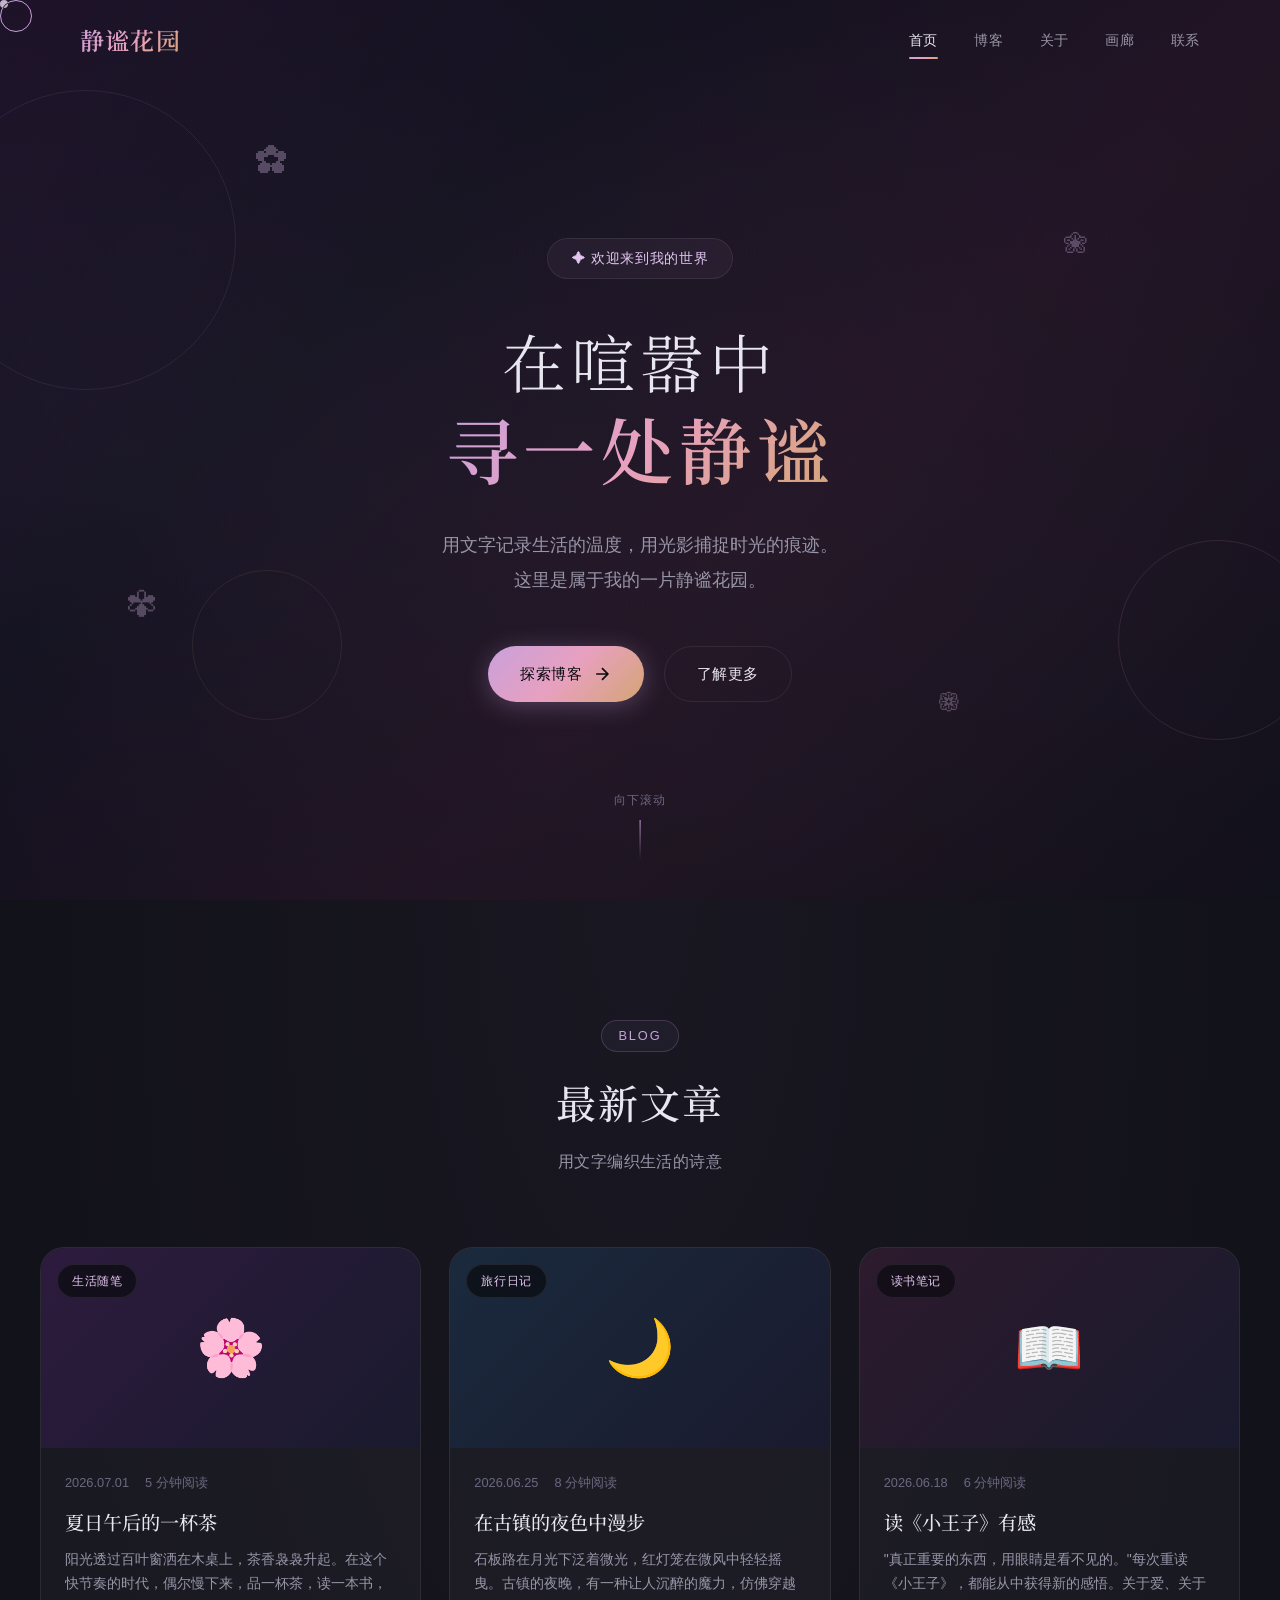
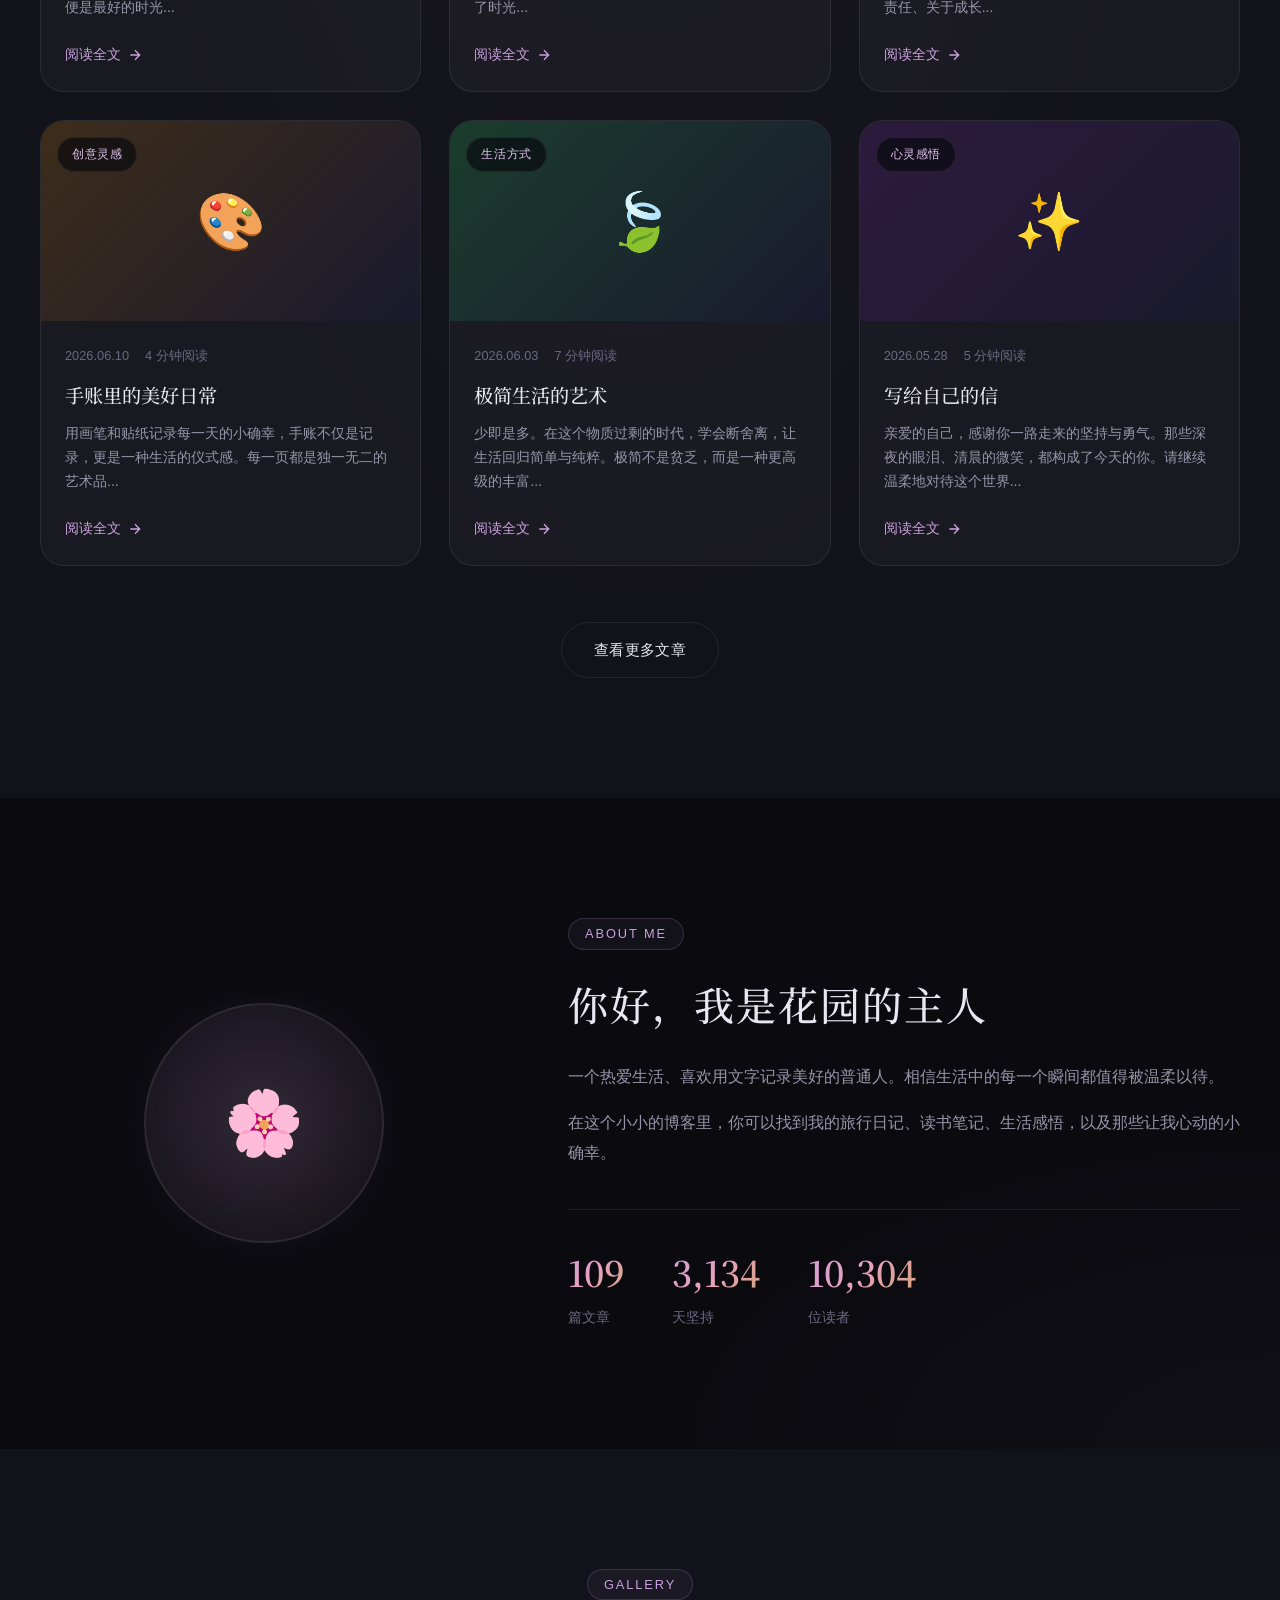
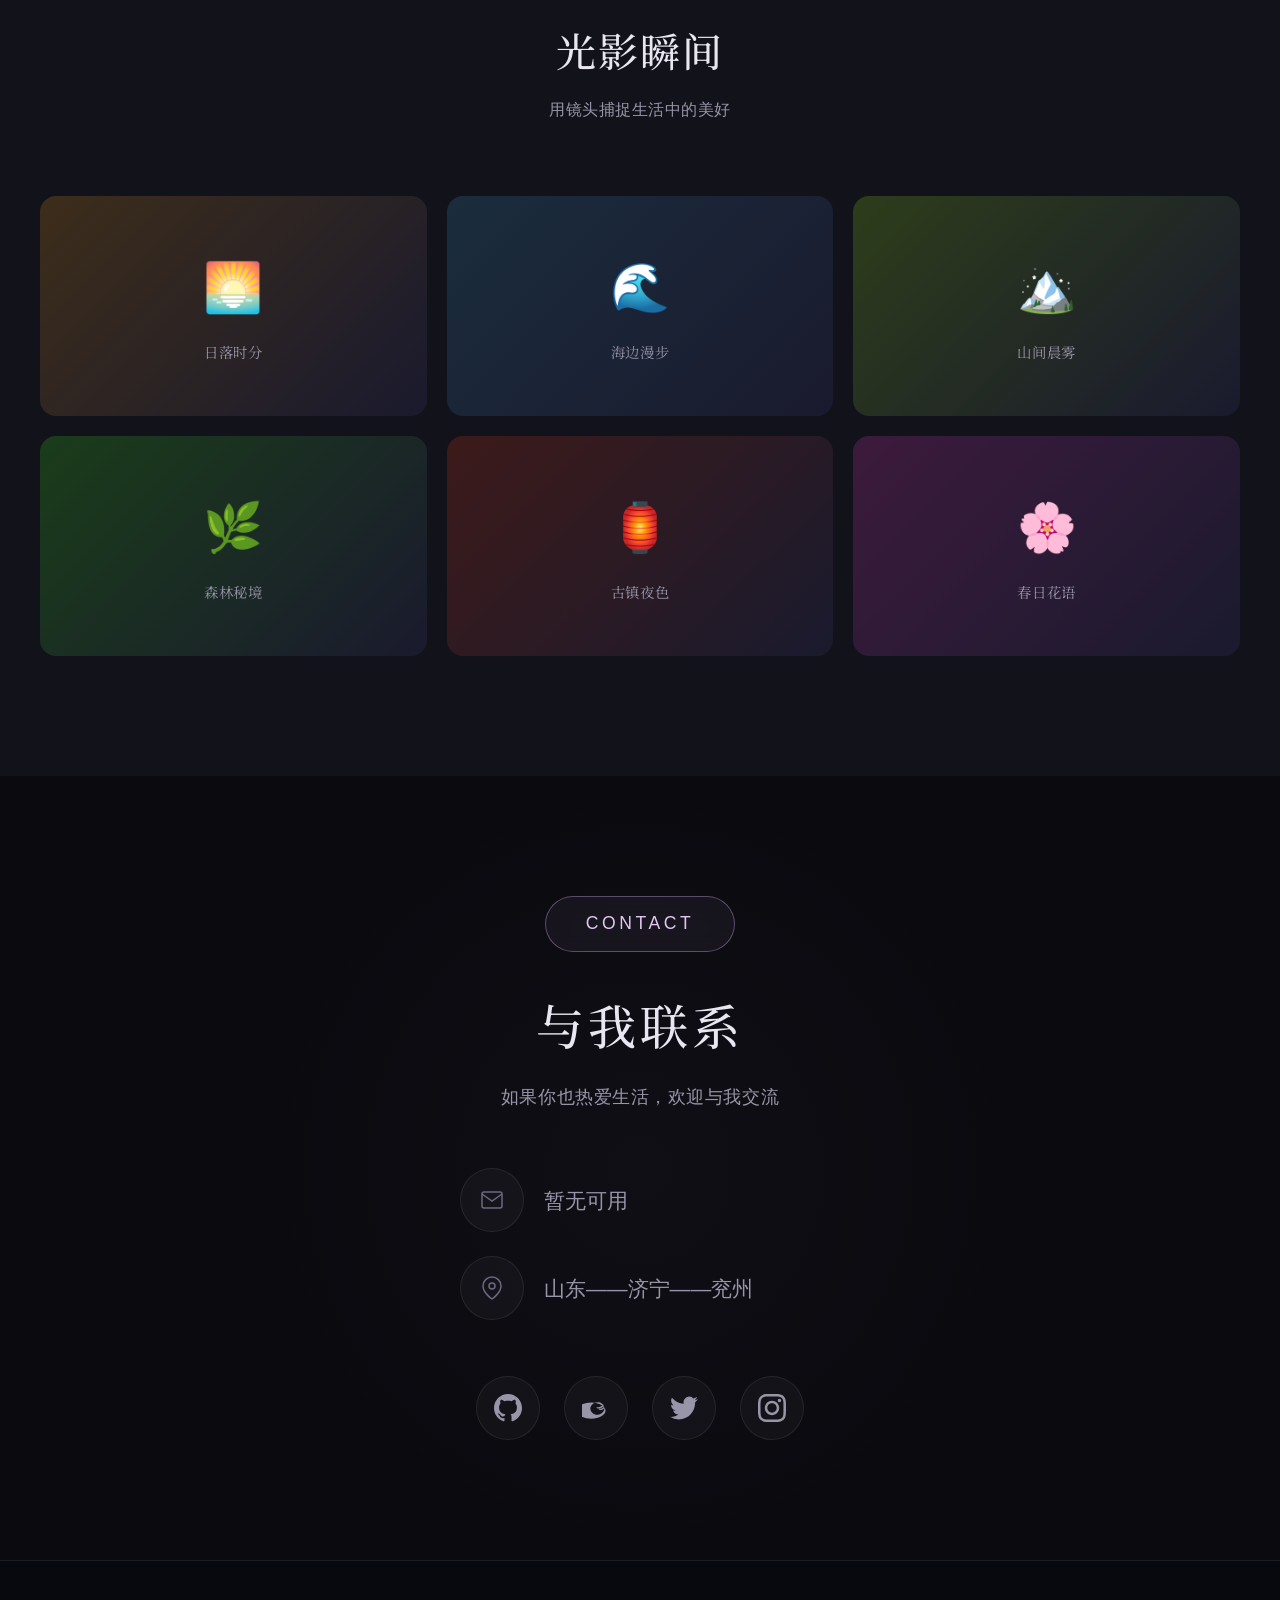
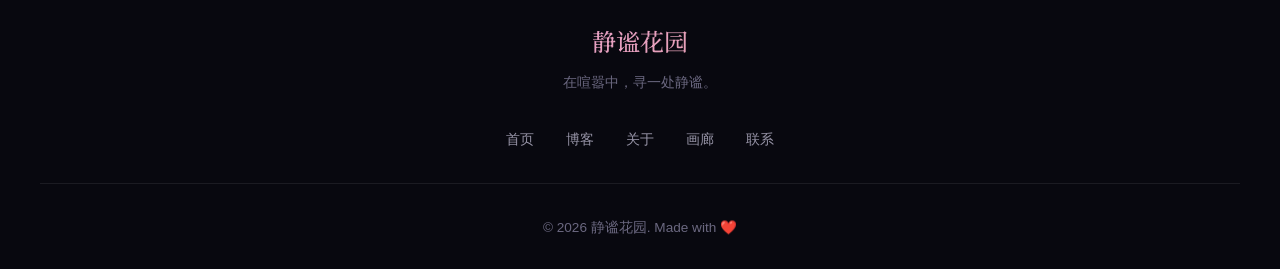
==== commit 9721c8c6: "重新设计联系页面，更新地址为山东济宁兖州" ====
--- a/index.html
+++ b/index.html
@@ -333,13 +333,12 @@
     <!-- 联系我 -->
     <section class="section contact-section" id="contact">
         <div class="section-container">
-            <div class="section-header reveal">
-                <span class="section-tag">Contact</span>
-                <h2 class="section-title">与我联系</h2>
-                <p class="section-desc">如果你也热爱生活，欢迎与我交流</p>
-            </div>
-            <div class="contact-content reveal">
-                <div class="contact-info">
+            <div class="contact-wrapper reveal">
+                <div class="contact-badge">CONTACT</div>
+                <h2 class="contact-title">与我联系</h2>
+                <p class="contact-subtitle">如果你也热爱生活，欢迎与我交流</p>
+                
+                <div class="contact-items">
                     <div class="contact-item">
                         <div class="contact-icon">
                             <svg width="24" height="24" viewBox="0 0 24 24" fill="none" stroke="currentColor" stroke-width="1.5">
@@ -347,7 +346,7 @@
                                 <polyline points="22,6 12,13 2,6"/>
                             </svg>
                         </div>
-                        <span>hello@example.com</span>
+                        <span>暂无可用</span>
                     </div>
                     <div class="contact-item">
                         <div class="contact-icon">
@@ -356,9 +355,10 @@
                                 <circle cx="12" cy="10" r="3"/>
                             </svg>
                         </div>
-                        <span>中国 · 上海</span>
-                    </div>
-                </div>
+                        <span>山东——济宁——兖州</span>
+                    </div>
+                </div>
+                
                 <div class="social-links">
                     <a href="#" class="social-link" title="GitHub">
                         <svg width="24" height="24" viewBox="0 0 24 24" fill="currentColor">
--- a/style.css
+++ b/style.css
@@ -933,25 +933,58 @@
     pointer-events: none;
 }
 
-.contact-content {
+.contact-wrapper {
     max-width: 600px;
     margin: 0 auto;
     text-align: center;
 }
 
-.contact-info {
-    display: flex;
-    gap: 40px;
-    justify-content: center;
-    margin-bottom: 48px;
+.contact-badge {
+    display: inline-block;
+    padding: 12px 40px;
+    border: 1.5px solid rgba(201, 160, 220, 0.4);
+    border-radius: 50px;
+    font-size: 1.1rem;
+    font-weight: 500;
+    color: var(--color-accent-light);
+    letter-spacing: 0.2em;
+    margin-bottom: 32px;
+    background: rgba(201, 160, 220, 0.06);
+    backdrop-filter: blur(10px);
+}
+
+.contact-title {
+    font-family: var(--font-serif);
+    font-size: 3rem;
+    font-weight: 500;
+    color: var(--color-text);
+    margin-bottom: 16px;
+    letter-spacing: 0.08em;
+}
+
+.contact-subtitle {
+    font-size: 1.15rem;
+    color: var(--color-text-secondary);
+    margin-bottom: 56px;
+    letter-spacing: 0.03em;
+}
+
+.contact-items {
+    display: flex;
+    flex-direction: column;
+    gap: 24px;
+    align-items: flex-start;
+    max-width: 400px;
+    margin: 0 auto 56px;
+    padding: 0 20px;
 }
 
 .contact-item {
     display: flex;
     align-items: center;
-    gap: 12px;
+    gap: 20px;
     color: var(--color-text-secondary);
-    font-size: 0.95rem;
+    font-size: 1.3rem;
     transition: color 0.3s ease;
 }
 
@@ -960,31 +993,35 @@
 }
 
 .contact-icon {
-    width: 48px;
-    height: 48px;
+    width: 64px;
+    height: 64px;
     border-radius: 50%;
     background: var(--color-surface);
     border: 1px solid var(--color-border);
     display: flex;
     align-items: center;
     justify-content: center;
+    color: var(--color-text-muted);
     transition: all 0.3s ease;
+    flex-shrink: 0;
 }
 
 .contact-item:hover .contact-icon {
     border-color: var(--color-accent);
+    color: var(--color-accent-light);
     box-shadow: var(--shadow-glow);
 }
 
 .social-links {
     display: flex;
-    gap: 20px;
+    gap: 24px;
     justify-content: center;
+    flex-wrap: wrap;
 }
 
 .social-link {
-    width: 52px;
-    height: 52px;
+    width: 64px;
+    height: 64px;
     border-radius: 50%;
     background: var(--color-surface);
     border: 1px solid var(--color-border);
@@ -1001,6 +1038,11 @@
     transform: translateY(-4px);
     box-shadow: var(--shadow-glow);
     background: rgba(201, 160, 220, 0.08);
+}
+
+.social-link svg {
+    width: 28px;
+    height: 28px;
 }
 
 /* ---------- 页脚 ---------- */
@@ -1194,10 +1236,49 @@
         grid-template-columns: repeat(2, 1fr);
     }
 
-    .contact-info {
-        flex-direction: column;
-        align-items: center;
-        gap: 24px;
+    .contact-title {
+        font-size: 2.2rem;
+    }
+
+    .contact-subtitle {
+        font-size: 1rem;
+        margin-bottom: 40px;
+    }
+
+    .contact-items {
+        gap: 20px;
+        margin-bottom: 40px;
+    }
+
+    .contact-item {
+        font-size: 1.1rem;
+        gap: 16px;
+    }
+
+    .contact-icon {
+        width: 52px;
+        height: 52px;
+    }
+
+    .contact-icon svg {
+        width: 20px;
+        height: 20px;
+    }
+
+    .social-link {
+        width: 52px;
+        height: 52px;
+    }
+
+    .social-link svg {
+        width: 24px;
+        height: 24px;
+    }
+
+    .contact-badge {
+        font-size: 0.95rem;
+        padding: 10px 32px;
+        margin-bottom: 24px;
     }
 
     .about-stats {
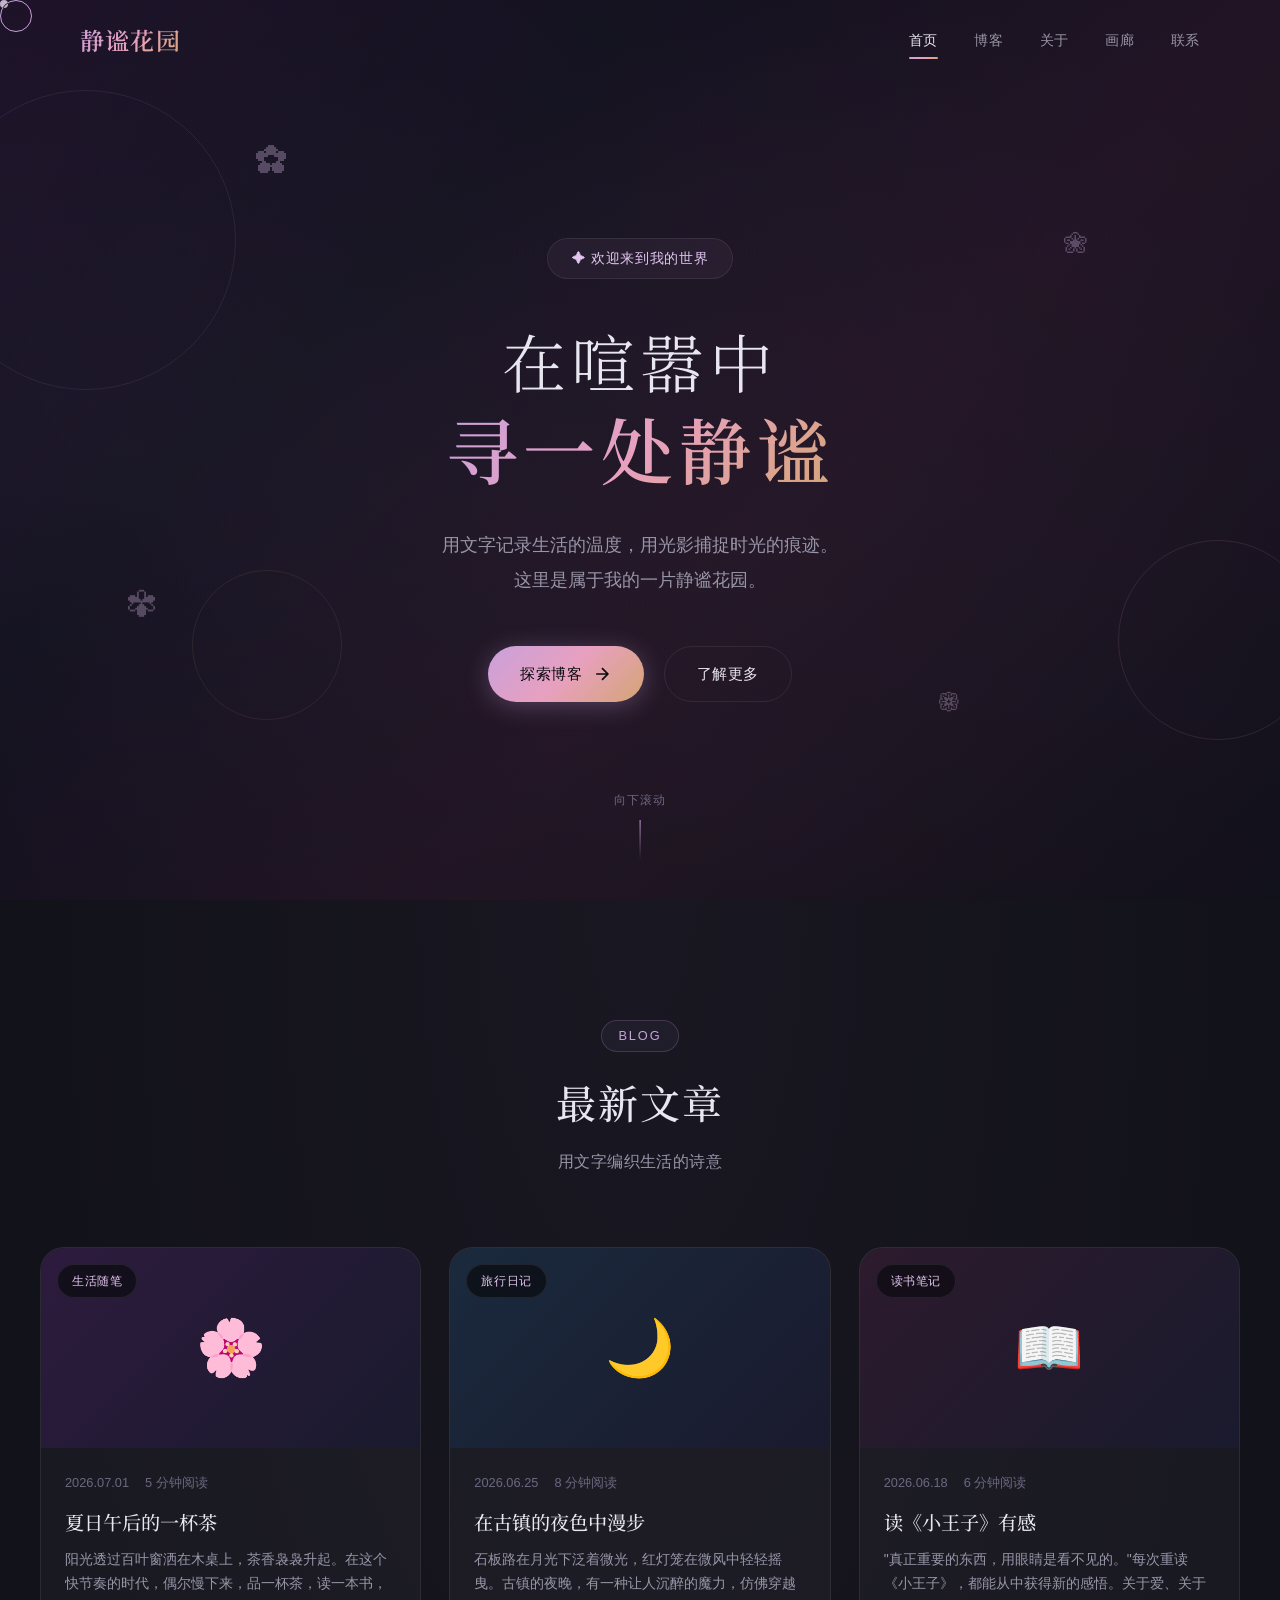
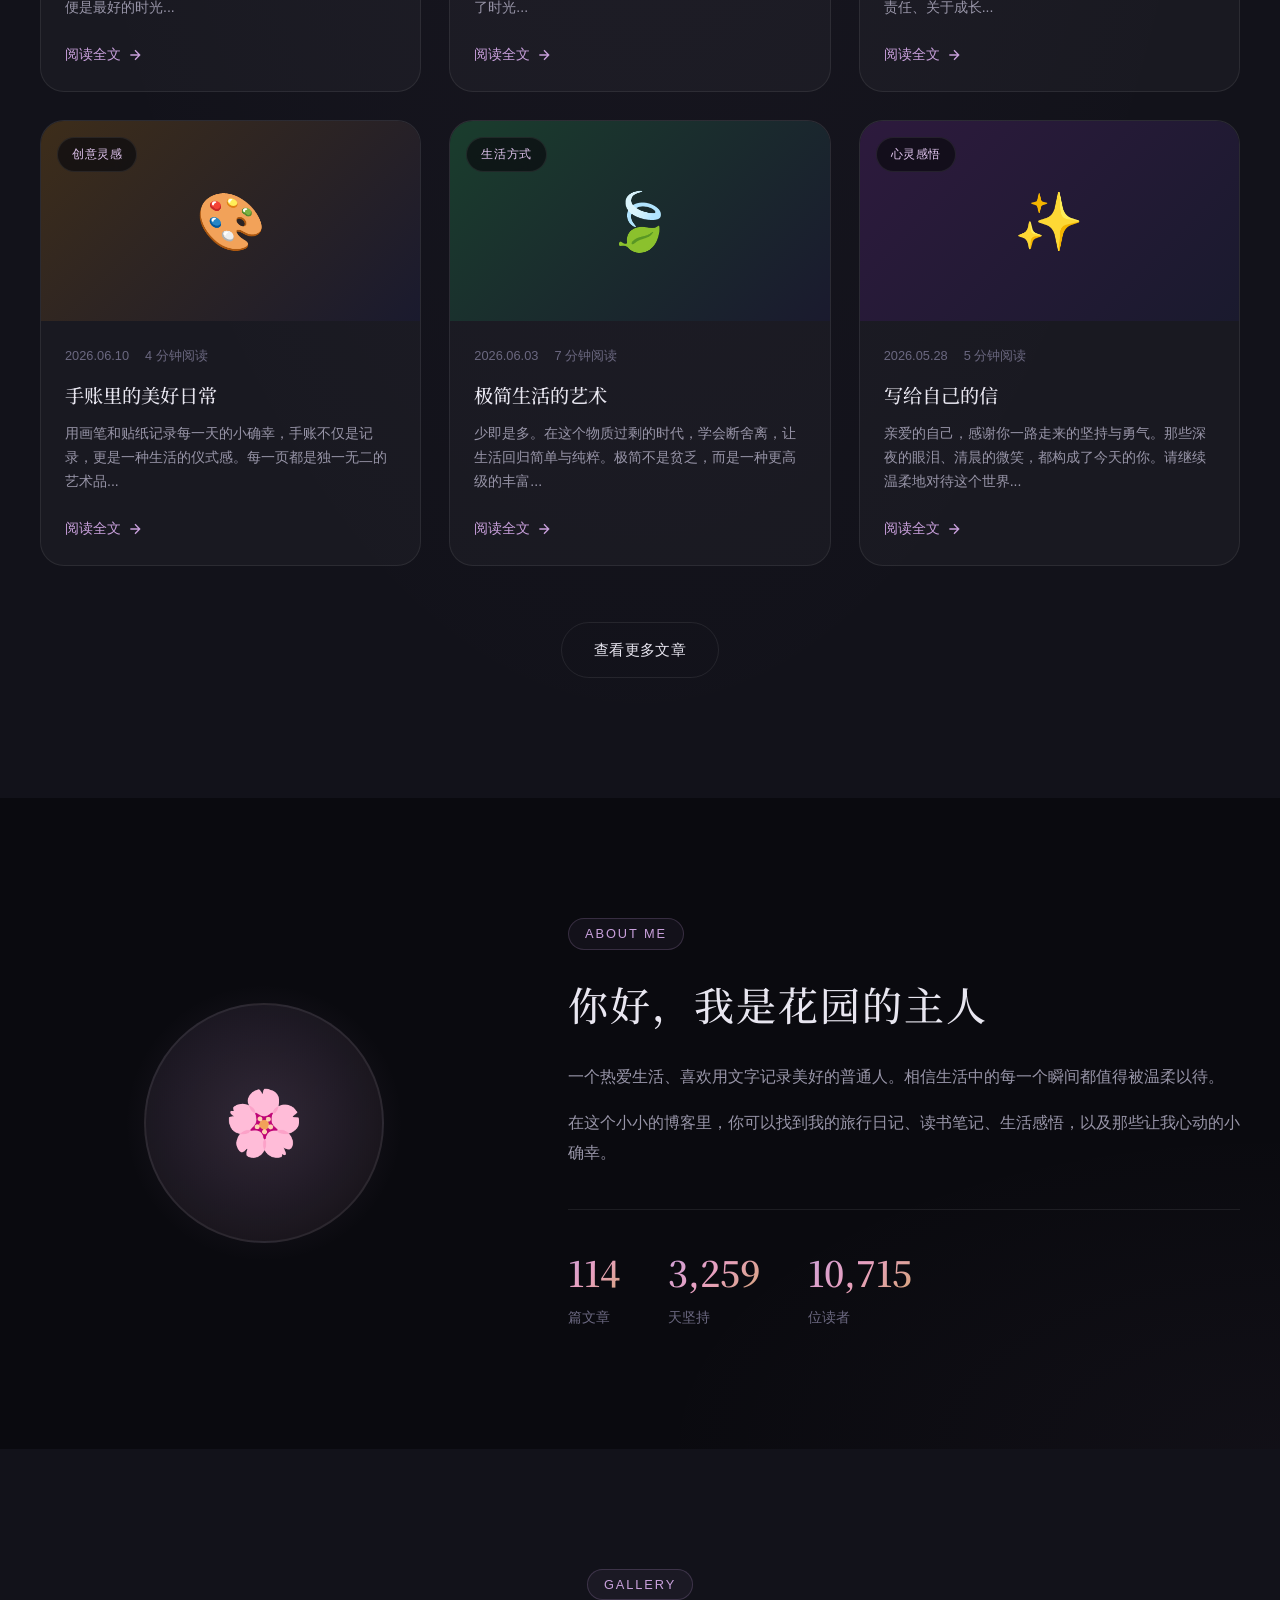
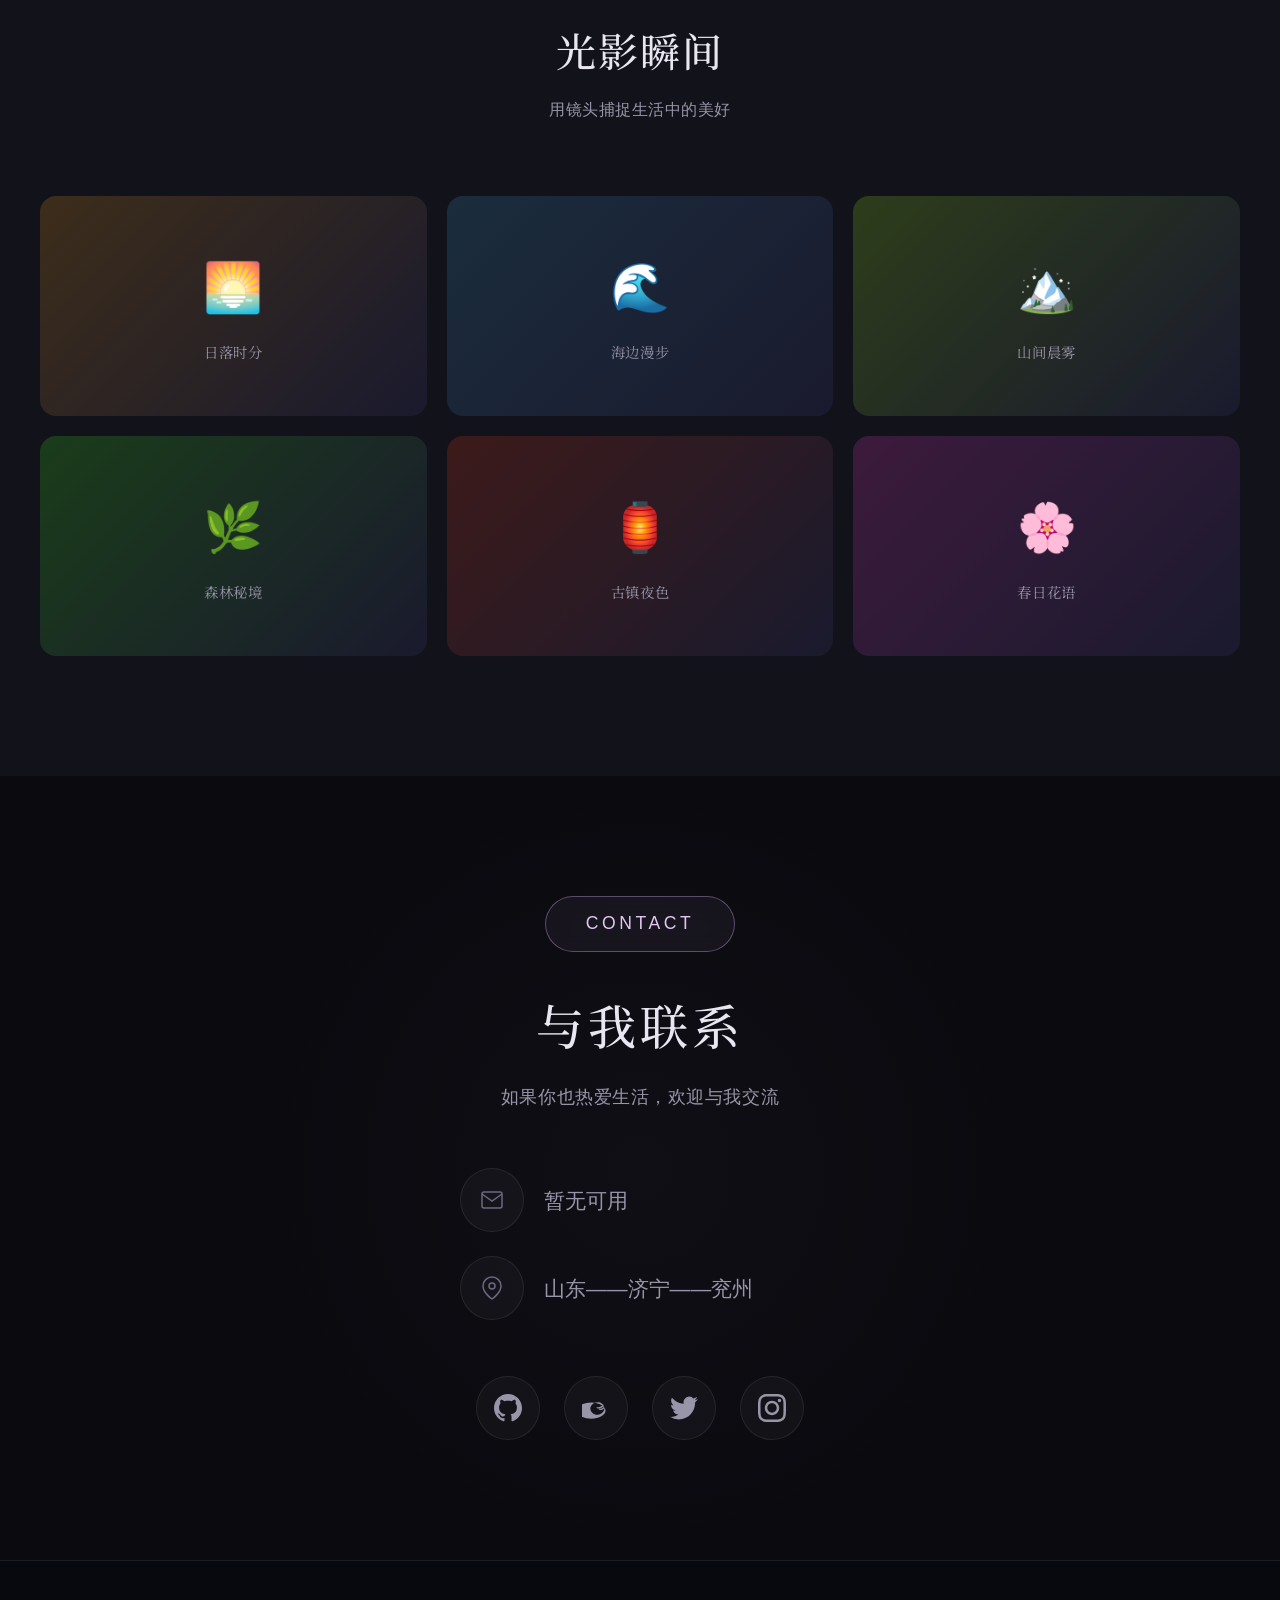
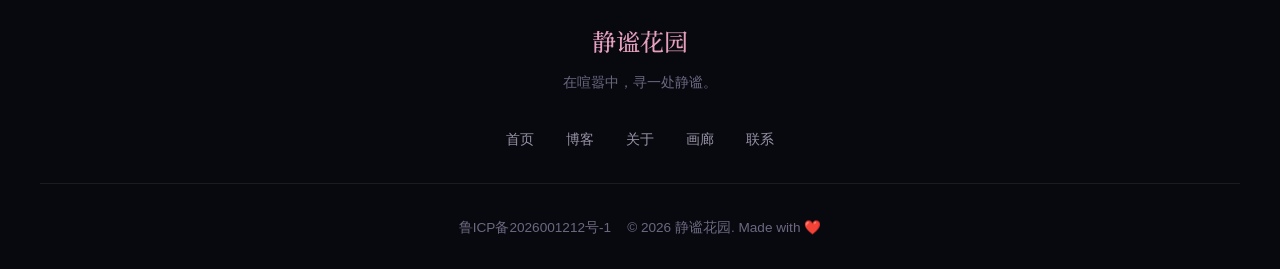
==== commit e9ed75a3: "feat: 添加ICP备案号到页脚" ====
--- a/index.html
+++ b/index.html
@@ -400,7 +400,10 @@
                 <a href="#contact">联系</a>
             </div>
             <div class="footer-bottom">
-                <p>&copy; 2026 静谧花园. Made with ❤️</p>
+                <div class="footer-bottom-content">
+                    <p class="footer-icp">鲁ICP备2026001212号-1</p>
+                    <p class="footer-copyright">&copy; 2026 静谧花园. Made with ❤️</p>
+                </div>
             </div>
         </div>
     </footer>
--- a/style.css
+++ b/style.css
@@ -1101,6 +1101,27 @@
     color: var(--color-text-muted);
 }
 
+.footer-bottom-content {
+    display: flex;
+    justify-content: center;
+    align-items: center;
+    gap: 1rem;
+    flex-wrap: wrap;
+}
+
+.footer-icp {
+    margin: 0;
+    color: var(--color-text-muted);
+}
+
+.footer-icp:hover {
+    color: var(--color-accent);
+}
+
+.footer-copyright {
+    margin: 0;
+}
+
 /* ---------- 回到顶部 ---------- */
 .back-to-top {
     position: fixed;
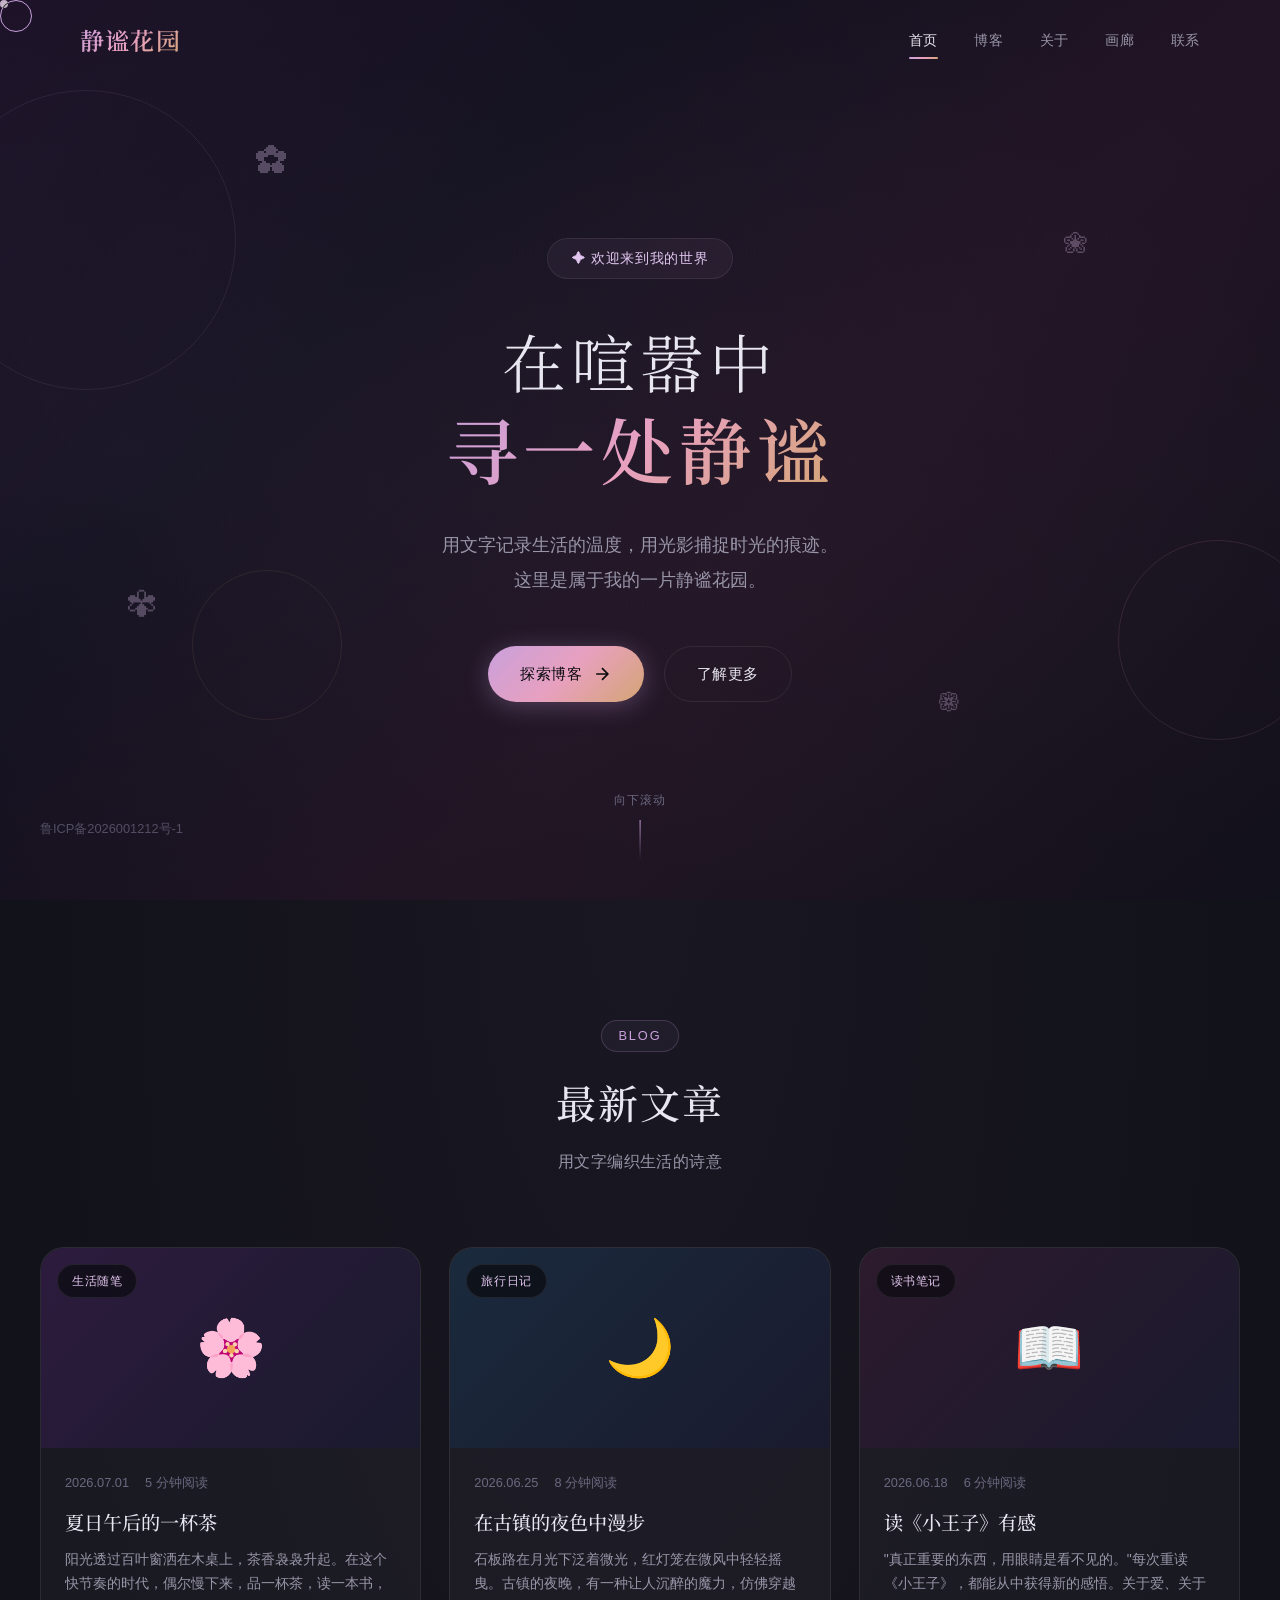
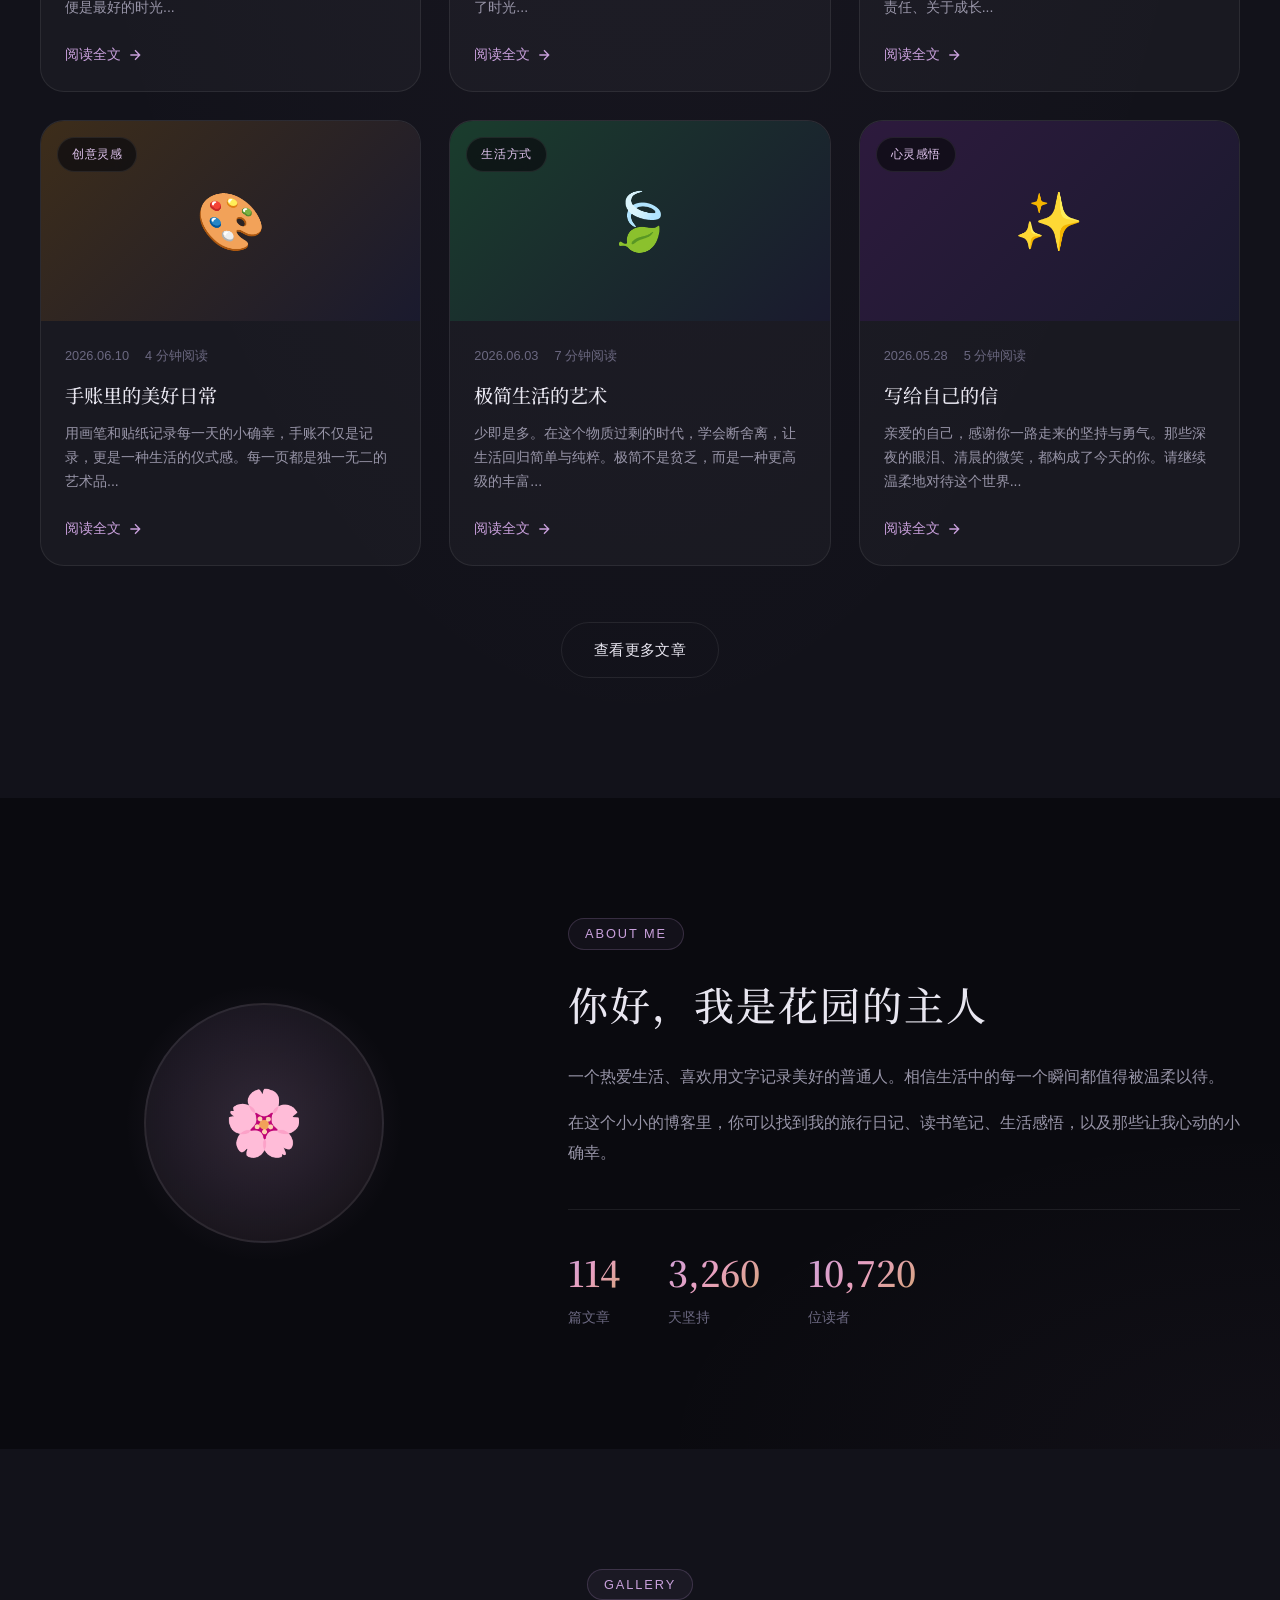
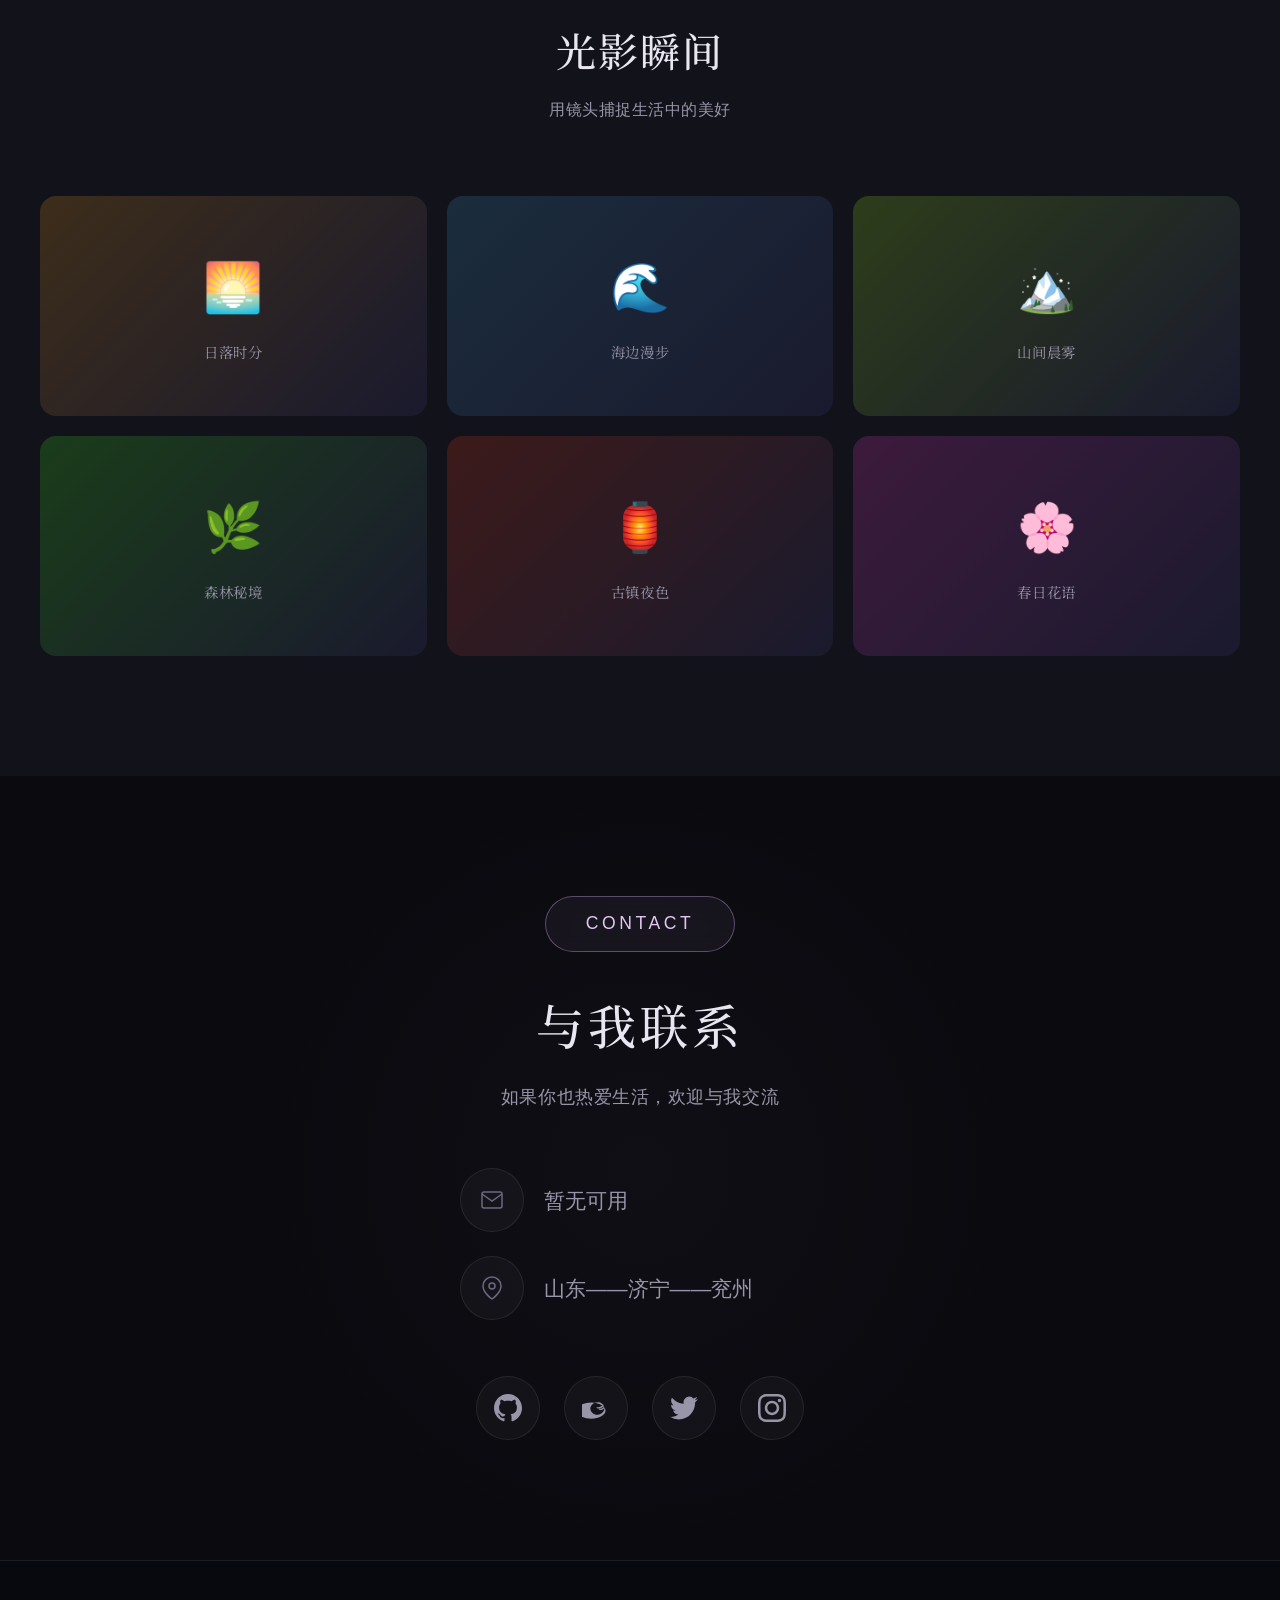
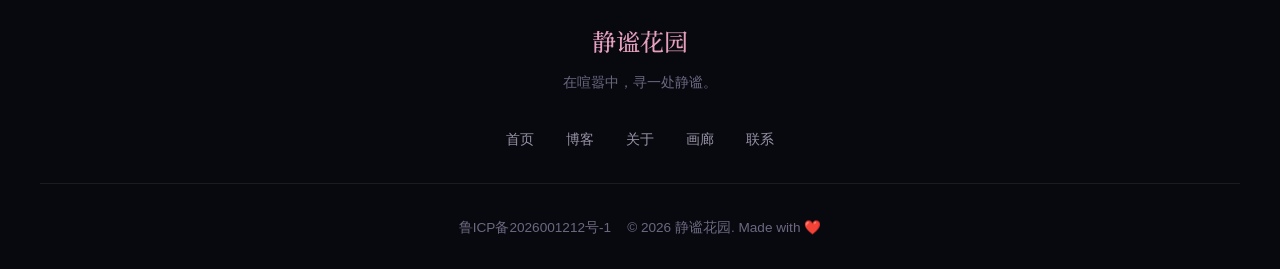
==== commit 9700dfbe: "feat: 在首页hero区域也添加ICP备案号" ====
--- a/index.html
+++ b/index.html
@@ -72,6 +72,7 @@
             <span>向下滚动</span>
             <div class="scroll-line"></div>
         </div>
+        <div class="hero-icp">鲁ICP备2026001212号-1</div>
     </section>
 
     <!-- 博客区域 -->
--- a/style.css
+++ b/style.css
@@ -320,6 +320,21 @@
     50% { box-shadow: 0 0 40px rgba(201, 160, 220, 0.2); }
 }
 
+.hero-icp {
+    position: absolute;
+    left: 40px;
+    bottom: 60px;
+    font-size: 0.8rem;
+    color: var(--color-text-muted);
+    z-index: 3;
+    opacity: 0.7;
+}
+
+.hero-icp:hover {
+    opacity: 1;
+    color: var(--color-accent);
+}
+
 .hero-title {
     font-family: var(--font-serif);
     margin-bottom: 32px;
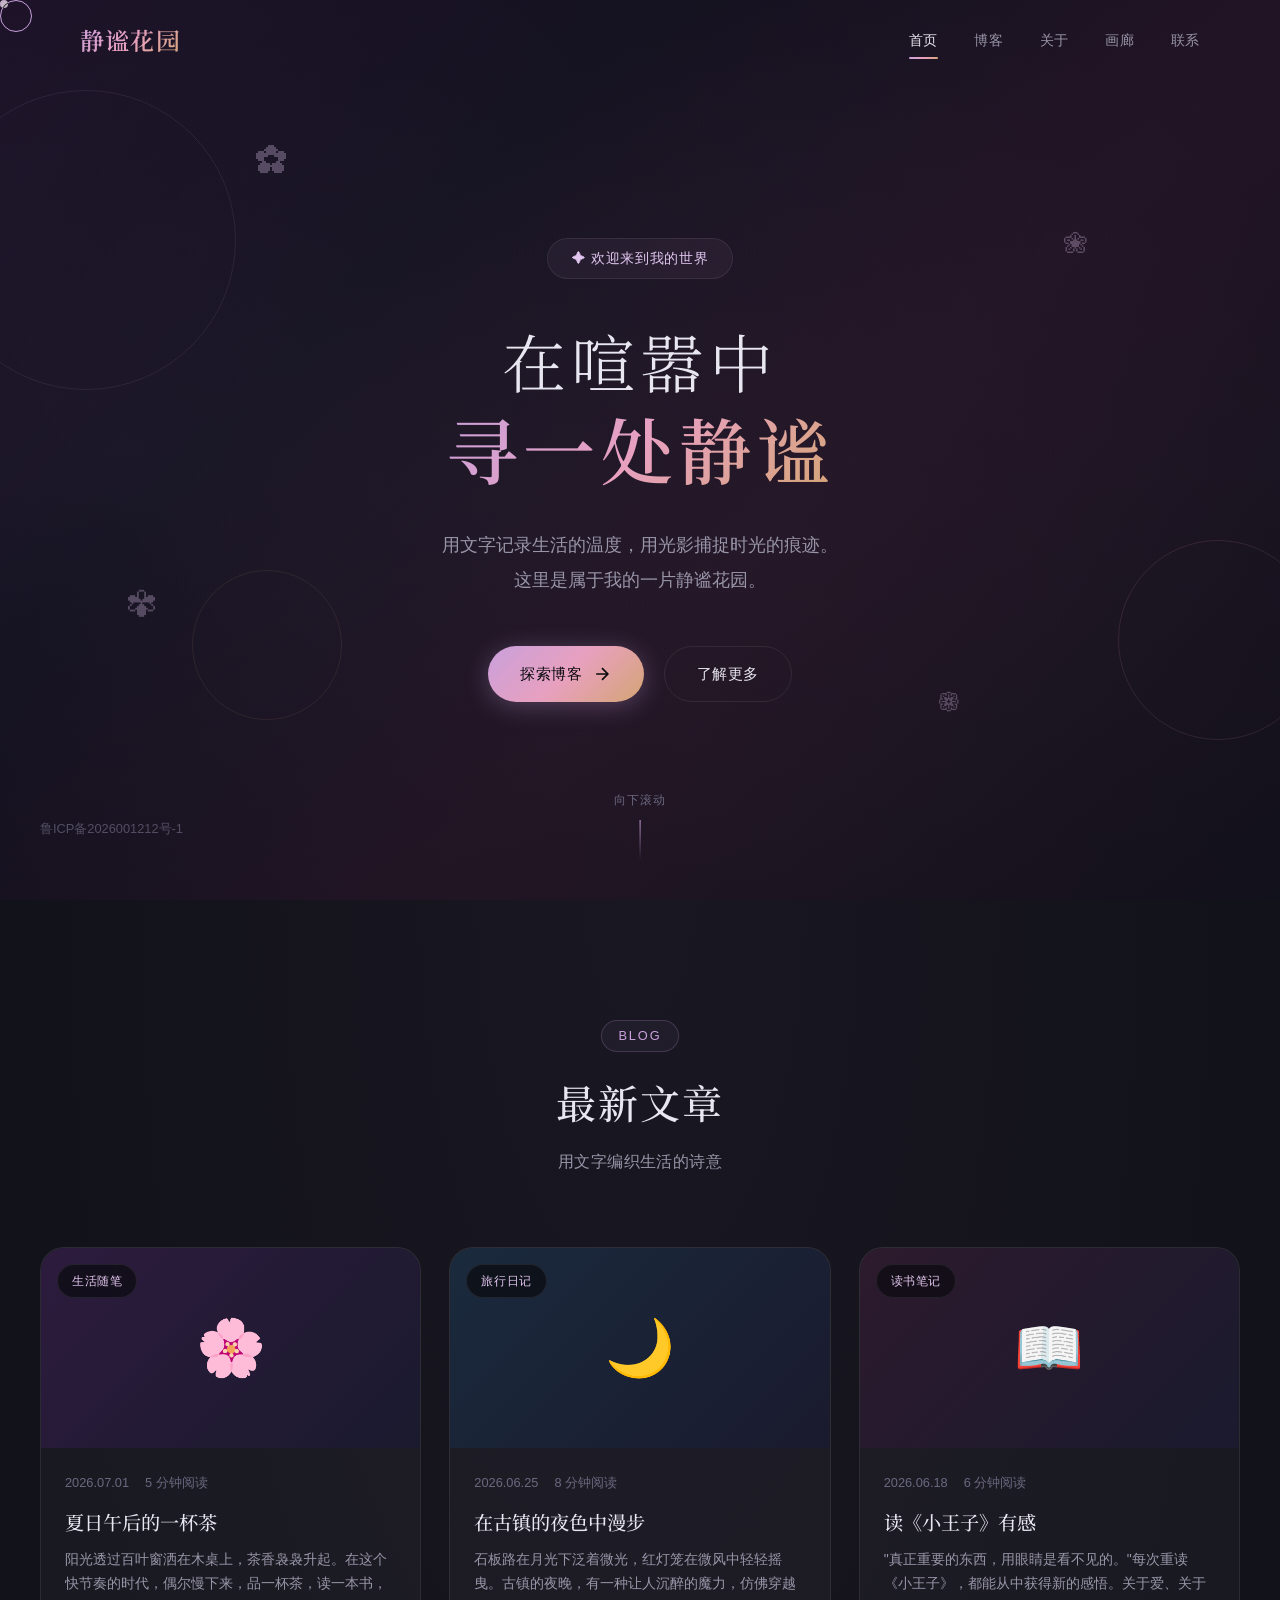
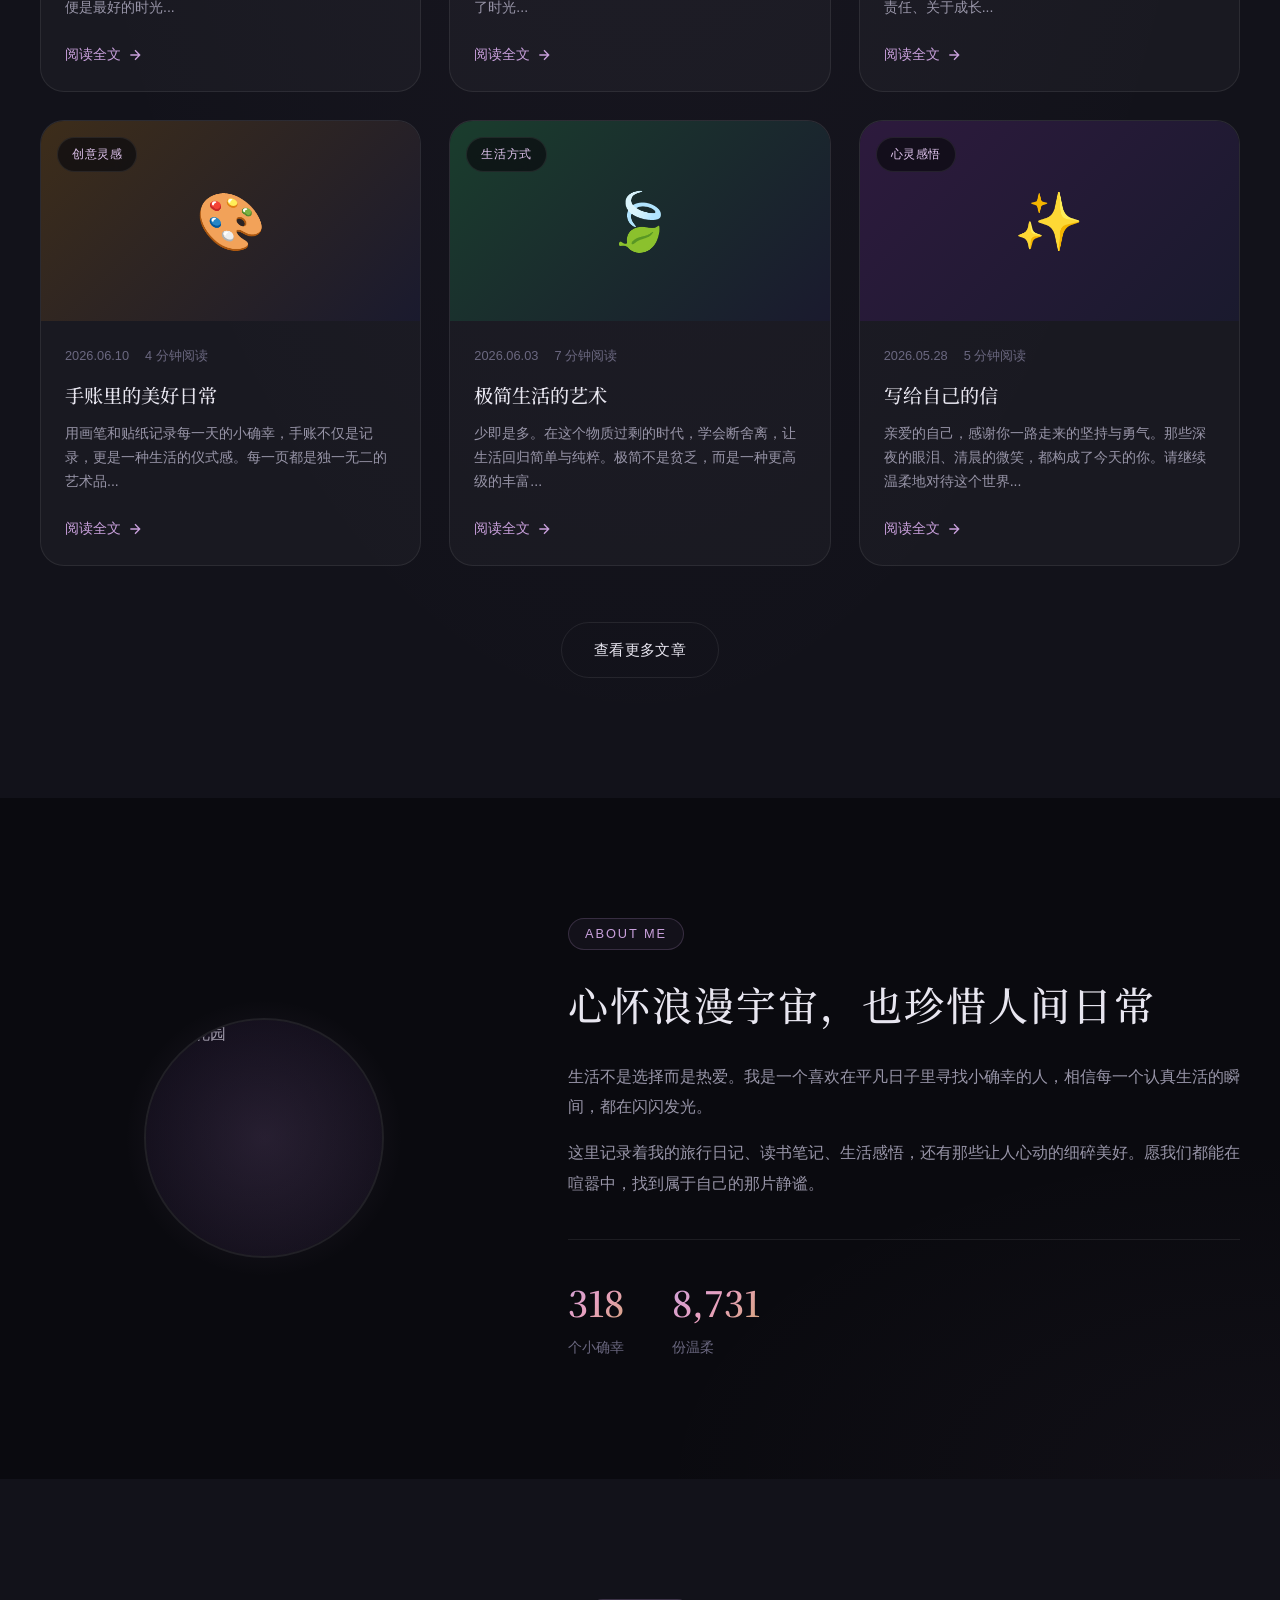
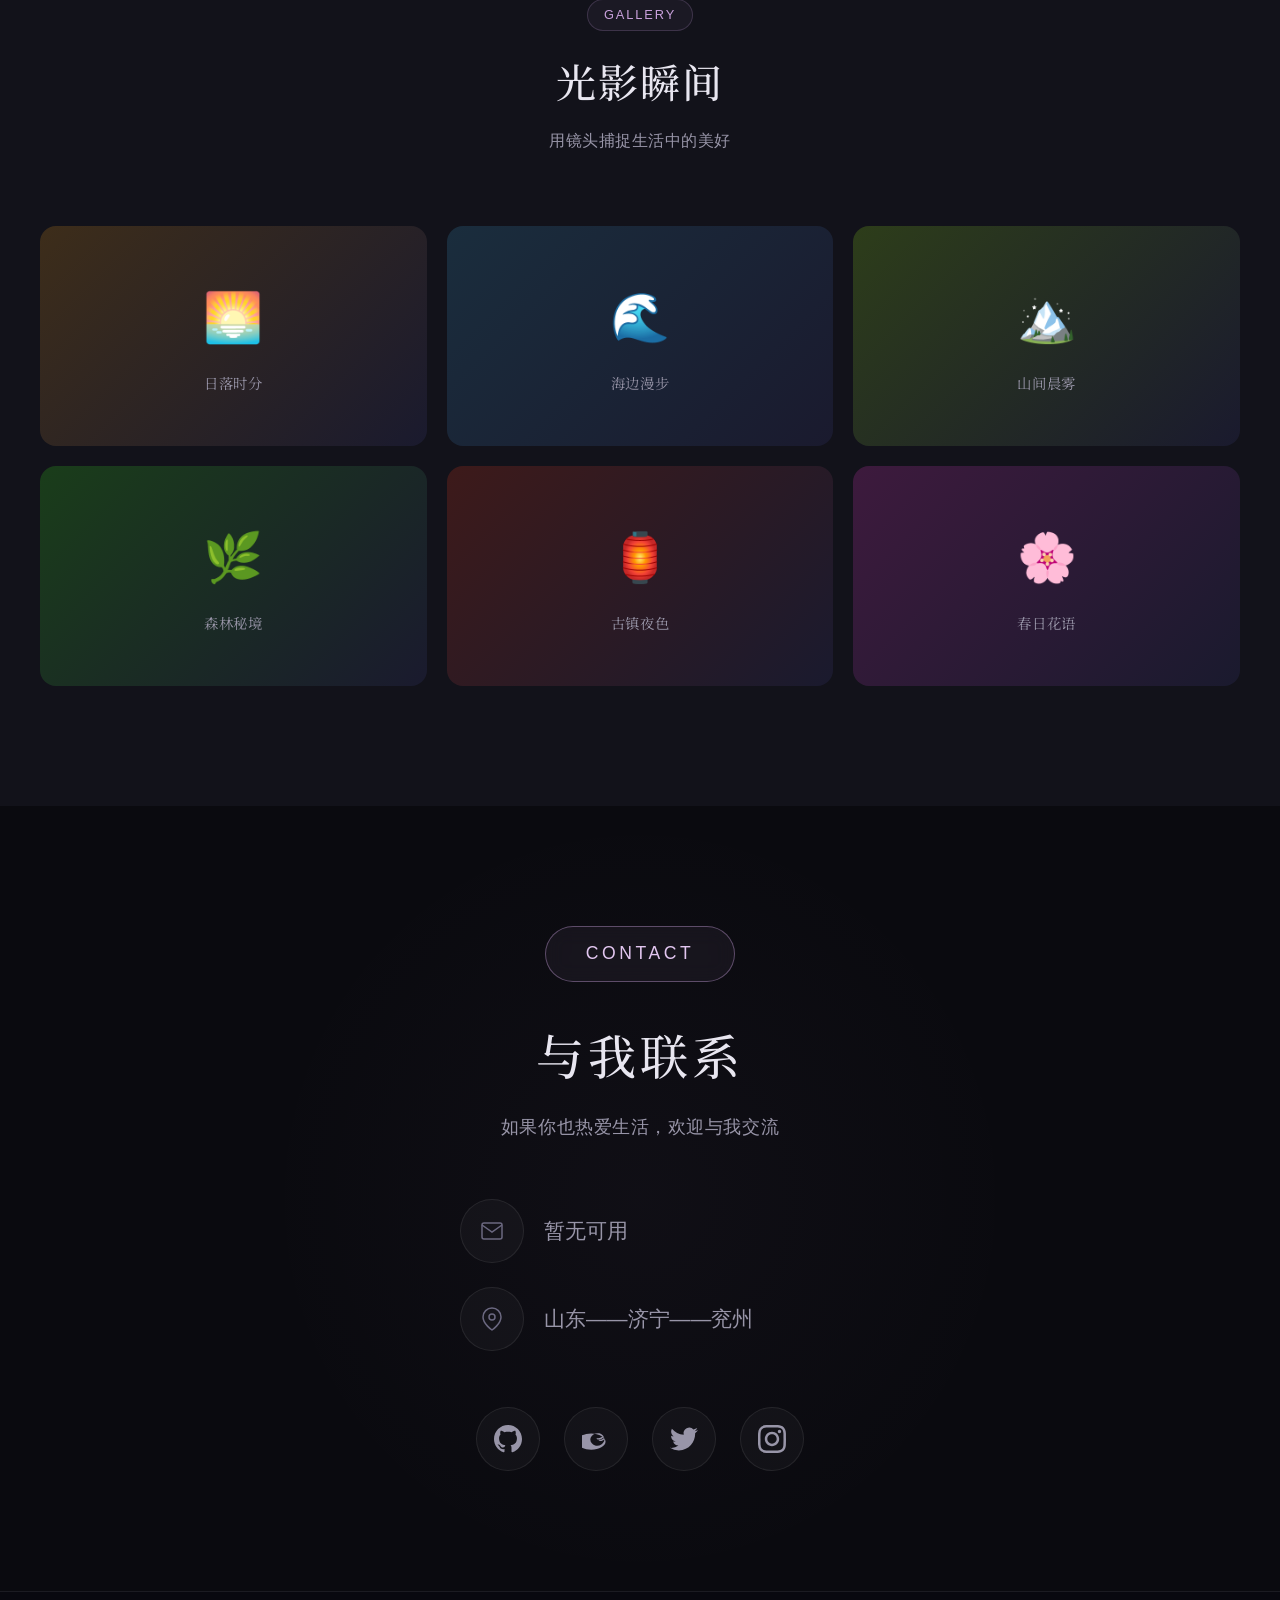
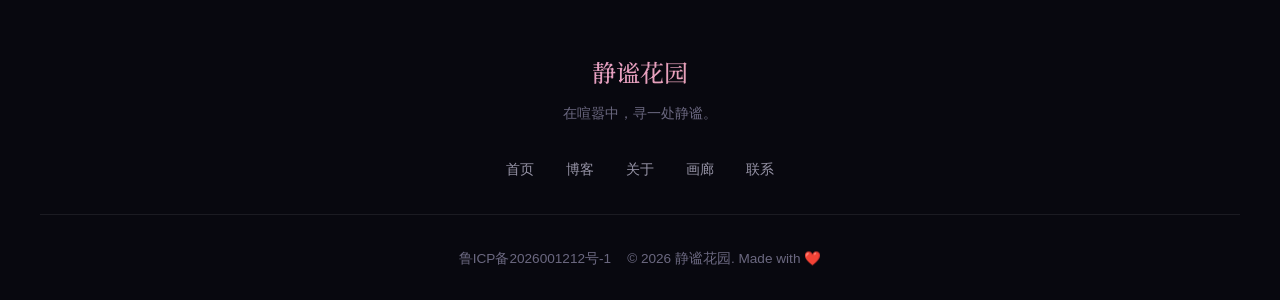
==== commit 9b14db5d: "feat: 更新关于页面 - 更换头像图片、更新文案、添加心跳动画" ====
--- a/index.html
+++ b/index.html
@@ -248,33 +248,30 @@
             <div class="about-grid">
                 <div class="about-image reveal">
                     <div class="about-avatar">
-                        <div class="avatar-placeholder">
-                            <span>🌸</span>
+                        <div class="avatar-image">
+                            <img src="https://trae-api-cn.mchost.guru/api/ide/v1/text_to_image?prompt=cozy%20reading%20nook%20with%20sunlight%20streaming%20through%20window%20books%20and%20tea%20cup%20warm%20aesthetic%20soft%20dreamy%20atmosphere%20lofi%20style%20purple%20gold%20tone&image_size=square_hd" alt="静谧花园">
+                            <div class="avatar-overlay"></div>
                         </div>
                         <div class="avatar-glow"></div>
                     </div>
                 </div>
                 <div class="about-content reveal">
                     <span class="section-tag">About Me</span>
-                    <h2 class="section-title">你好，我是花园的主人</h2>
+                    <h2 class="section-title">心怀浪漫宇宙，也珍惜人间日常</h2>
                     <p class="about-text">
-                        一个热爱生活、喜欢用文字记录美好的普通人。相信生活中的每一个瞬间都值得被温柔以待。
+                        生活不是选择而是热爱。我是一个喜欢在平凡日子里寻找小确幸的人，相信每一个认真生活的瞬间，都在闪闪发光。
                     </p>
                     <p class="about-text">
-                        在这个小小的博客里，你可以找到我的旅行日记、读书笔记、生活感悟，以及那些让我心动的小确幸。
+                        这里记录着我的旅行日记、读书笔记、生活感悟，还有那些让人心动的细碎美好。愿我们都能在喧嚣中，找到属于自己的那片静谧。
                     </p>
                     <div class="about-stats">
                         <div class="stat-item">
-                            <span class="stat-number" data-count="128">0</span>
-                            <span class="stat-label">篇文章</span>
+                            <span class="stat-number heartbeat" data-count="365">0</span>
+                            <span class="stat-label">个小确幸</span>
                         </div>
                         <div class="stat-item">
-                            <span class="stat-number" data-count="3650">0</span>
-                            <span class="stat-label">天坚持</span>
-                        </div>
-                        <div class="stat-item">
-                            <span class="stat-number" data-count="12000">0</span>
-                            <span class="stat-label">位读者</span>
+                            <span class="stat-number heartbeat" data-count="9999">0</span>
+                            <span class="stat-label">份温柔</span>
                         </div>
                     </div>
                 </div>
--- a/style.css
+++ b/style.css
@@ -801,24 +801,56 @@
     height: 240px;
 }
 
-.avatar-placeholder {
+.avatar-image {
     width: 100%;
     height: 100%;
     border-radius: 50%;
-    background: var(--gradient-card);
-    border: 2px solid var(--color-border);
-    display: flex;
-    align-items: center;
-    justify-content: center;
-    font-size: 4rem;
+    overflow: hidden;
     position: relative;
     z-index: 2;
+    border: 2px solid var(--color-border);
     transition: all 0.5s ease;
 }
 
-.avatar-placeholder:hover {
+.avatar-image img {
+    width: 100%;
+    height: 100%;
+    object-fit: cover;
+    display: block;
+}
+
+.avatar-overlay {
+    position: absolute;
+    inset: 0;
+    background: linear-gradient(135deg, rgba(30, 20, 45, 0.4) 0%, rgba(60, 40, 80, 0.2) 100%);
+    z-index: 1;
+}
+
+.avatar-text {
+    position: absolute;
+    top: 50%;
+    left: 50%;
+    transform: translate(-50%, -50%);
+    font-size: 6rem;
+    font-weight: 700;
+    font-family: var(--font-serif);
+    background: linear-gradient(135deg, #c9a0dc 0%, #e8b4b8 50%, #f0c987 100%);
+    -webkit-background-clip: text;
+    -webkit-text-fill-color: transparent;
+    background-clip: text;
+    z-index: 2;
+    text-shadow: 0 4px 30px rgba(201, 160, 220, 0.3);
+    letter-spacing: 0.05em;
+}
+
+.avatar-image:hover {
     border-color: var(--color-accent);
     box-shadow: var(--shadow-glow);
+    transform: scale(1.05);
+}
+
+.avatar-image:hover .avatar-text {
+    filter: brightness(1.2);
 }
 
 .avatar-glow {
@@ -877,6 +909,18 @@
 .stat-label {
     font-size: 0.85rem;
     color: var(--color-text-muted);
+}
+
+.heartbeat {
+    animation: heartbeat 1.5s ease-in-out infinite;
+}
+
+@keyframes heartbeat {
+    0%, 100% { transform: scale(1); }
+    14% { transform: scale(1.1); }
+    28% { transform: scale(1); }
+    42% { transform: scale(1.1); }
+    70% { transform: scale(1); }
 }
 
 /* ---------- 画廊 ---------- */
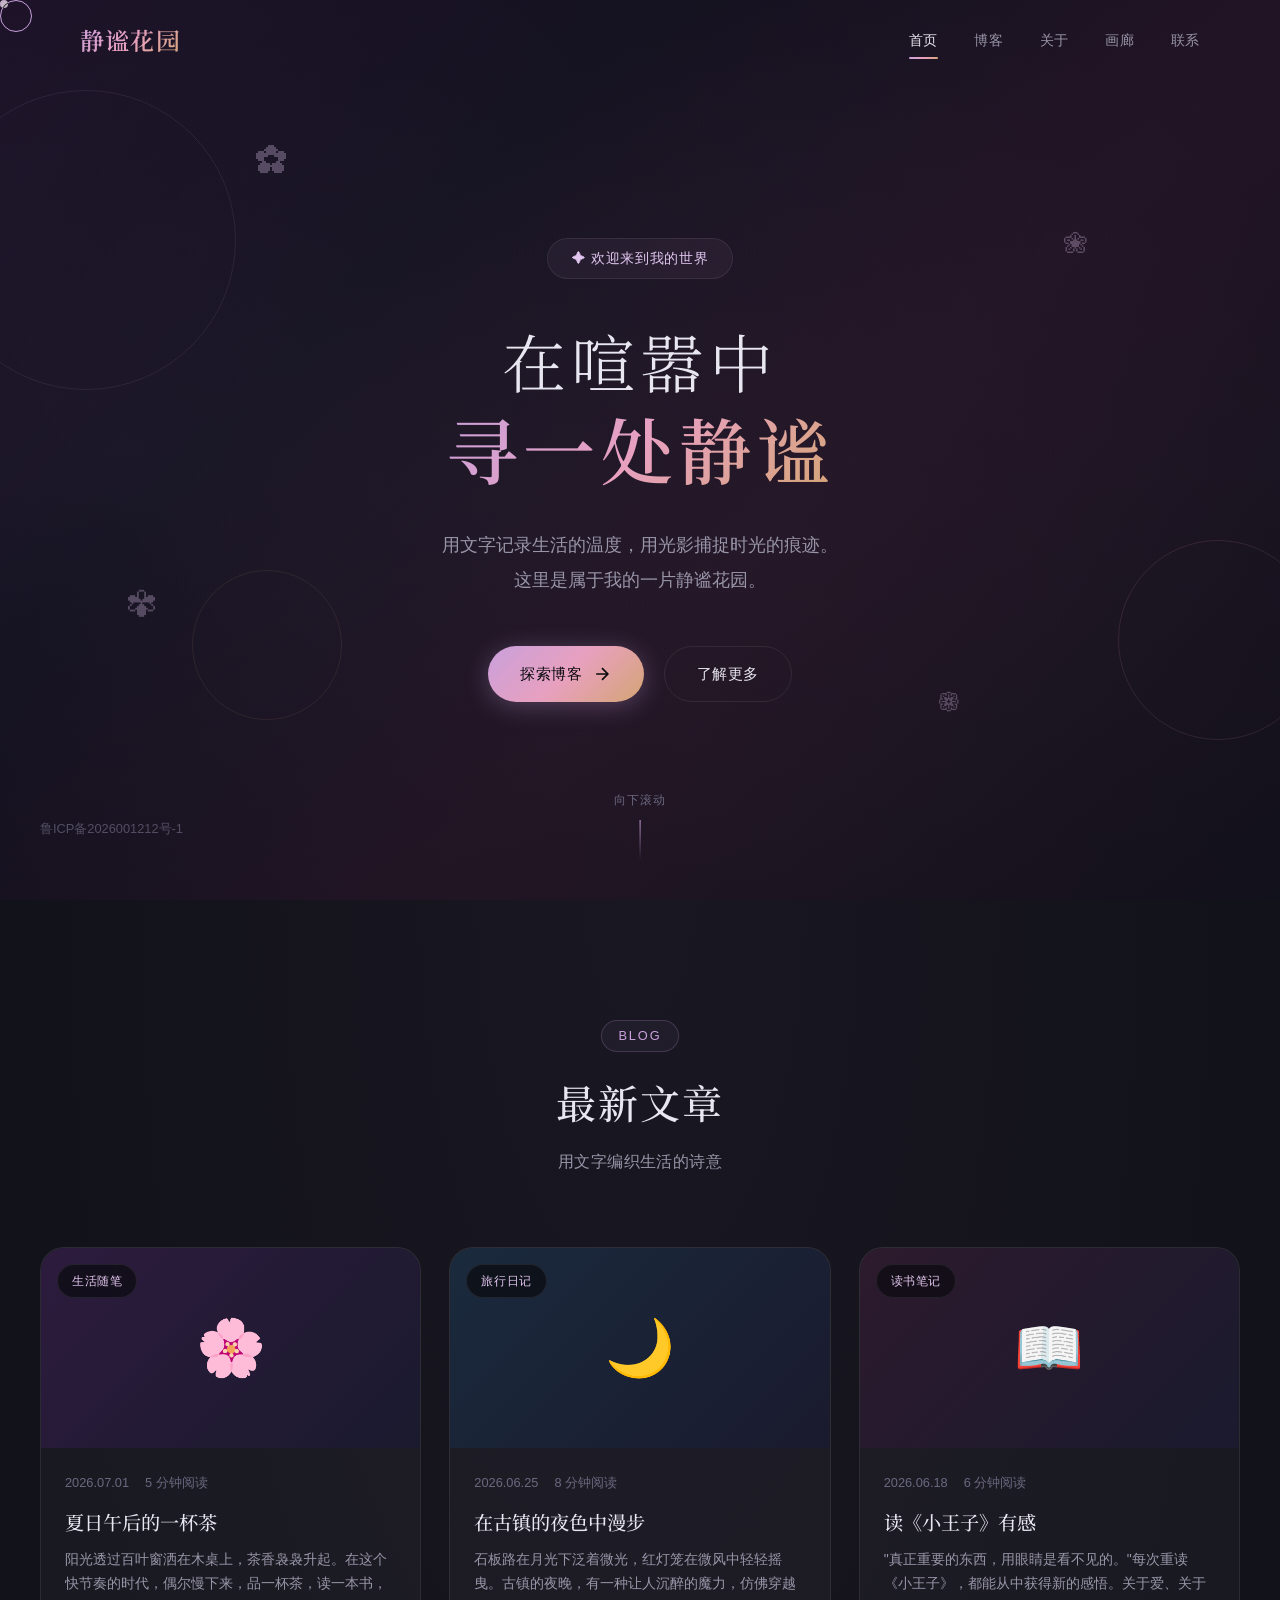
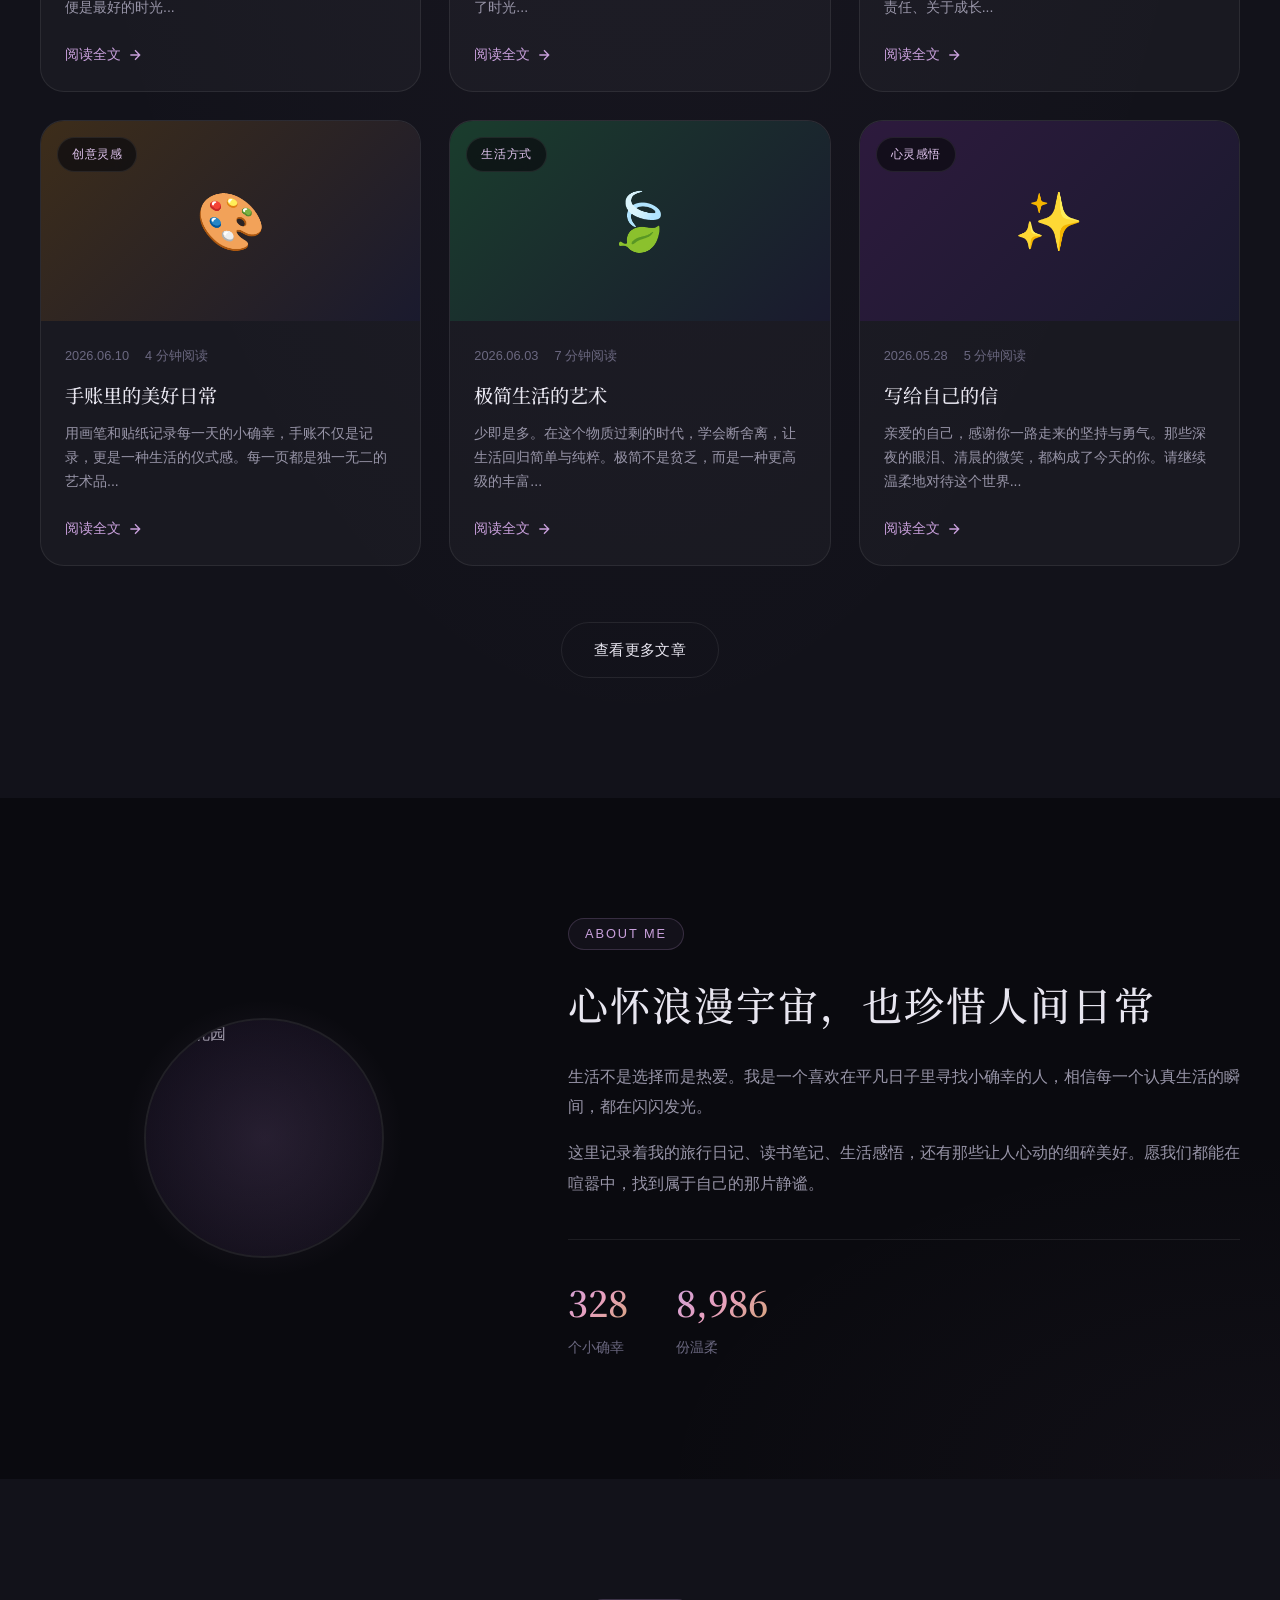
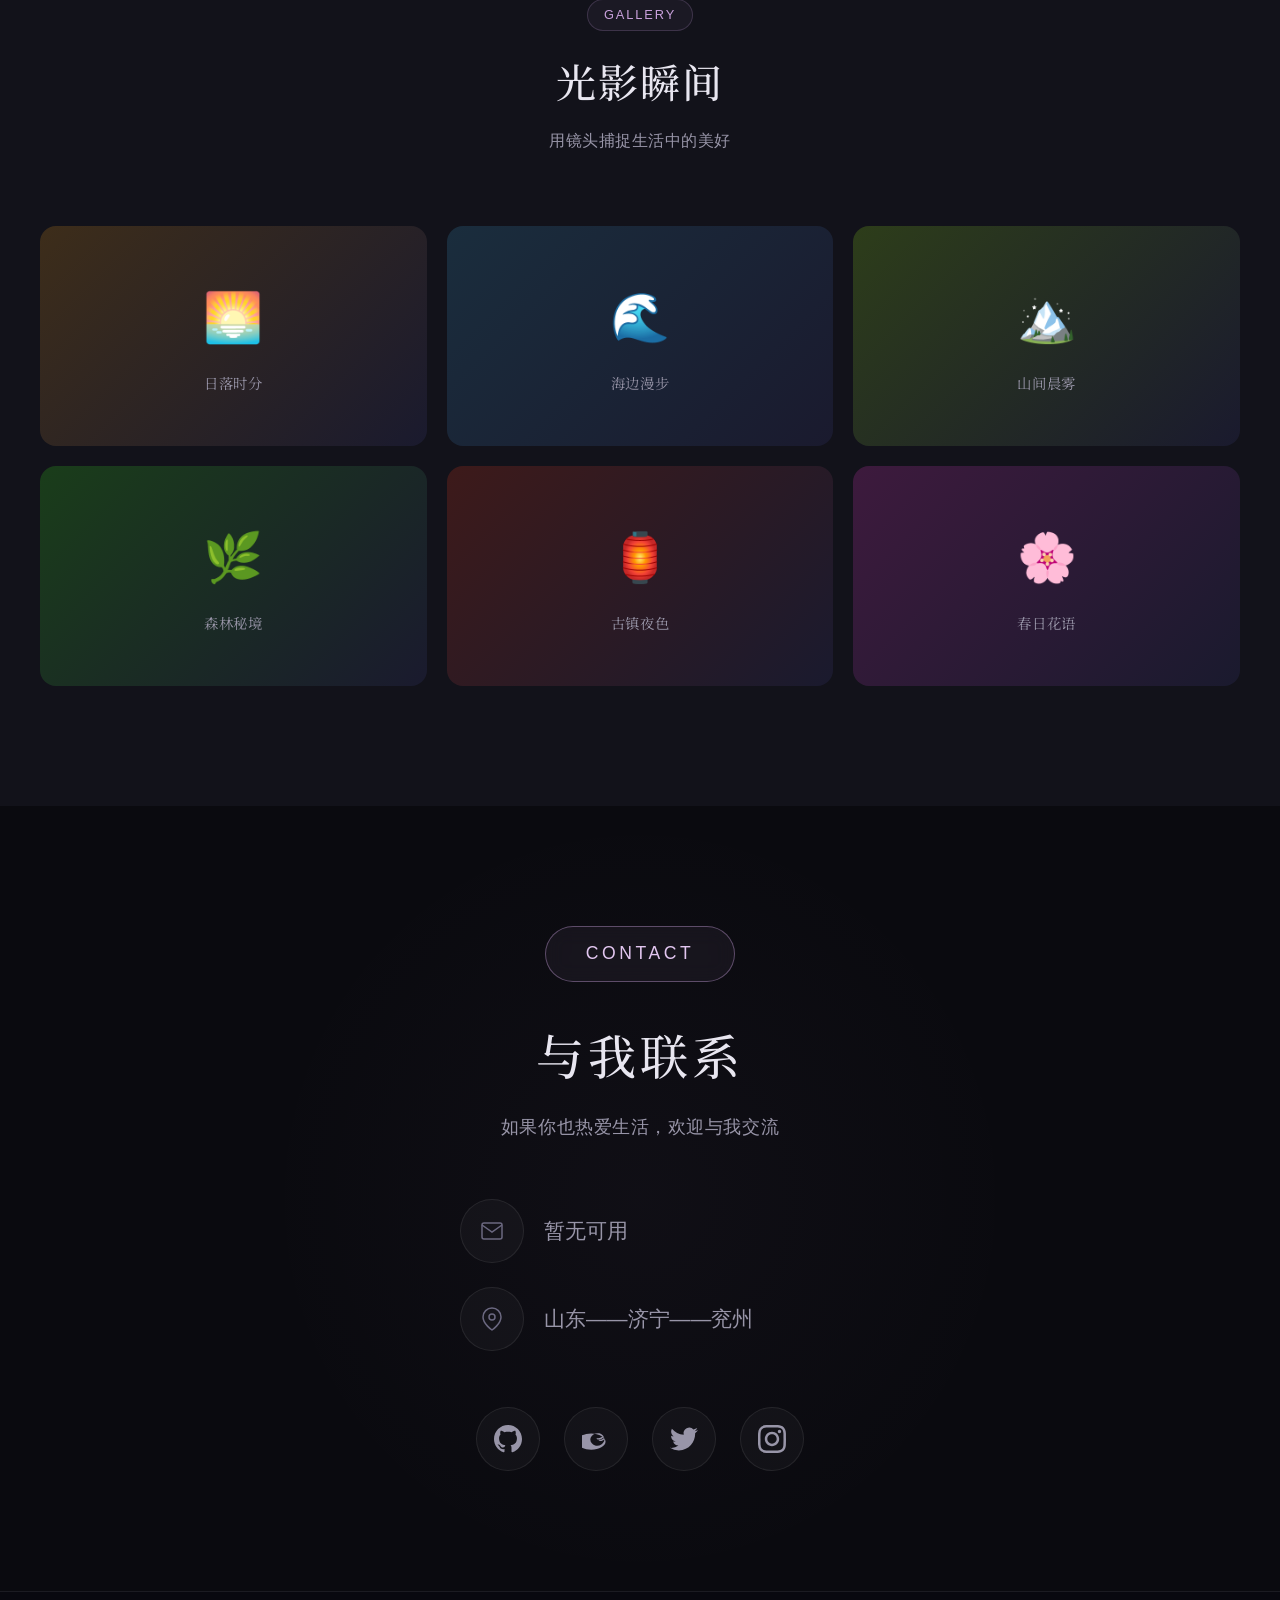
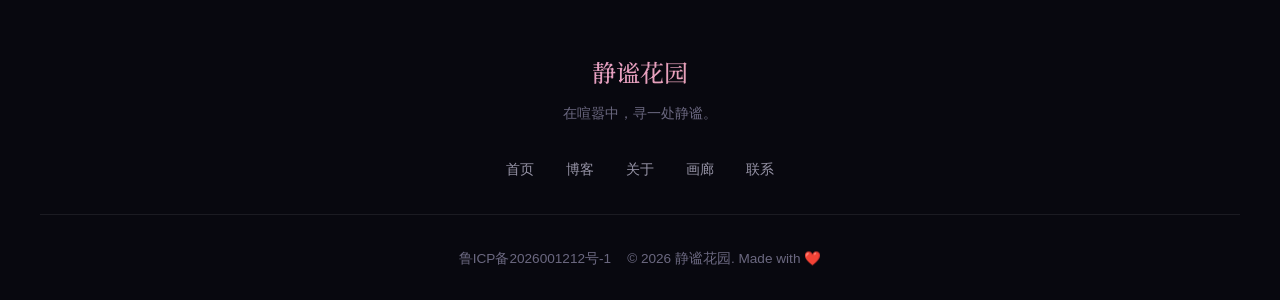
==== commit 9f378c05: "Update ICP filing number link to redirect to MIIT official website (beian.miit.gov.cn)" ====
--- a/index.html
+++ b/index.html
@@ -72,7 +72,7 @@
             <span>向下滚动</span>
             <div class="scroll-line"></div>
         </div>
-        <div class="hero-icp">鲁ICP备2026001212号-1</div>
+        <div class="hero-icp"><a href="https://beian.miit.gov.cn/" target="_blank" rel="noopener noreferrer" style="color: inherit; text-decoration: none;">鲁ICP备2026001212号-1</a></div>
     </section>
 
     <!-- 博客区域 -->
@@ -399,7 +399,7 @@
             </div>
             <div class="footer-bottom">
                 <div class="footer-bottom-content">
-                    <p class="footer-icp">鲁ICP备2026001212号-1</p>
+                    <p class="footer-icp"><a href="https://beian.miit.gov.cn/" target="_blank" rel="noopener noreferrer" style="color: inherit; text-decoration: none;">鲁ICP备2026001212号-1</a></p>
                     <p class="footer-copyright">&copy; 2026 静谧花园. Made with ❤️</p>
                 </div>
             </div>
